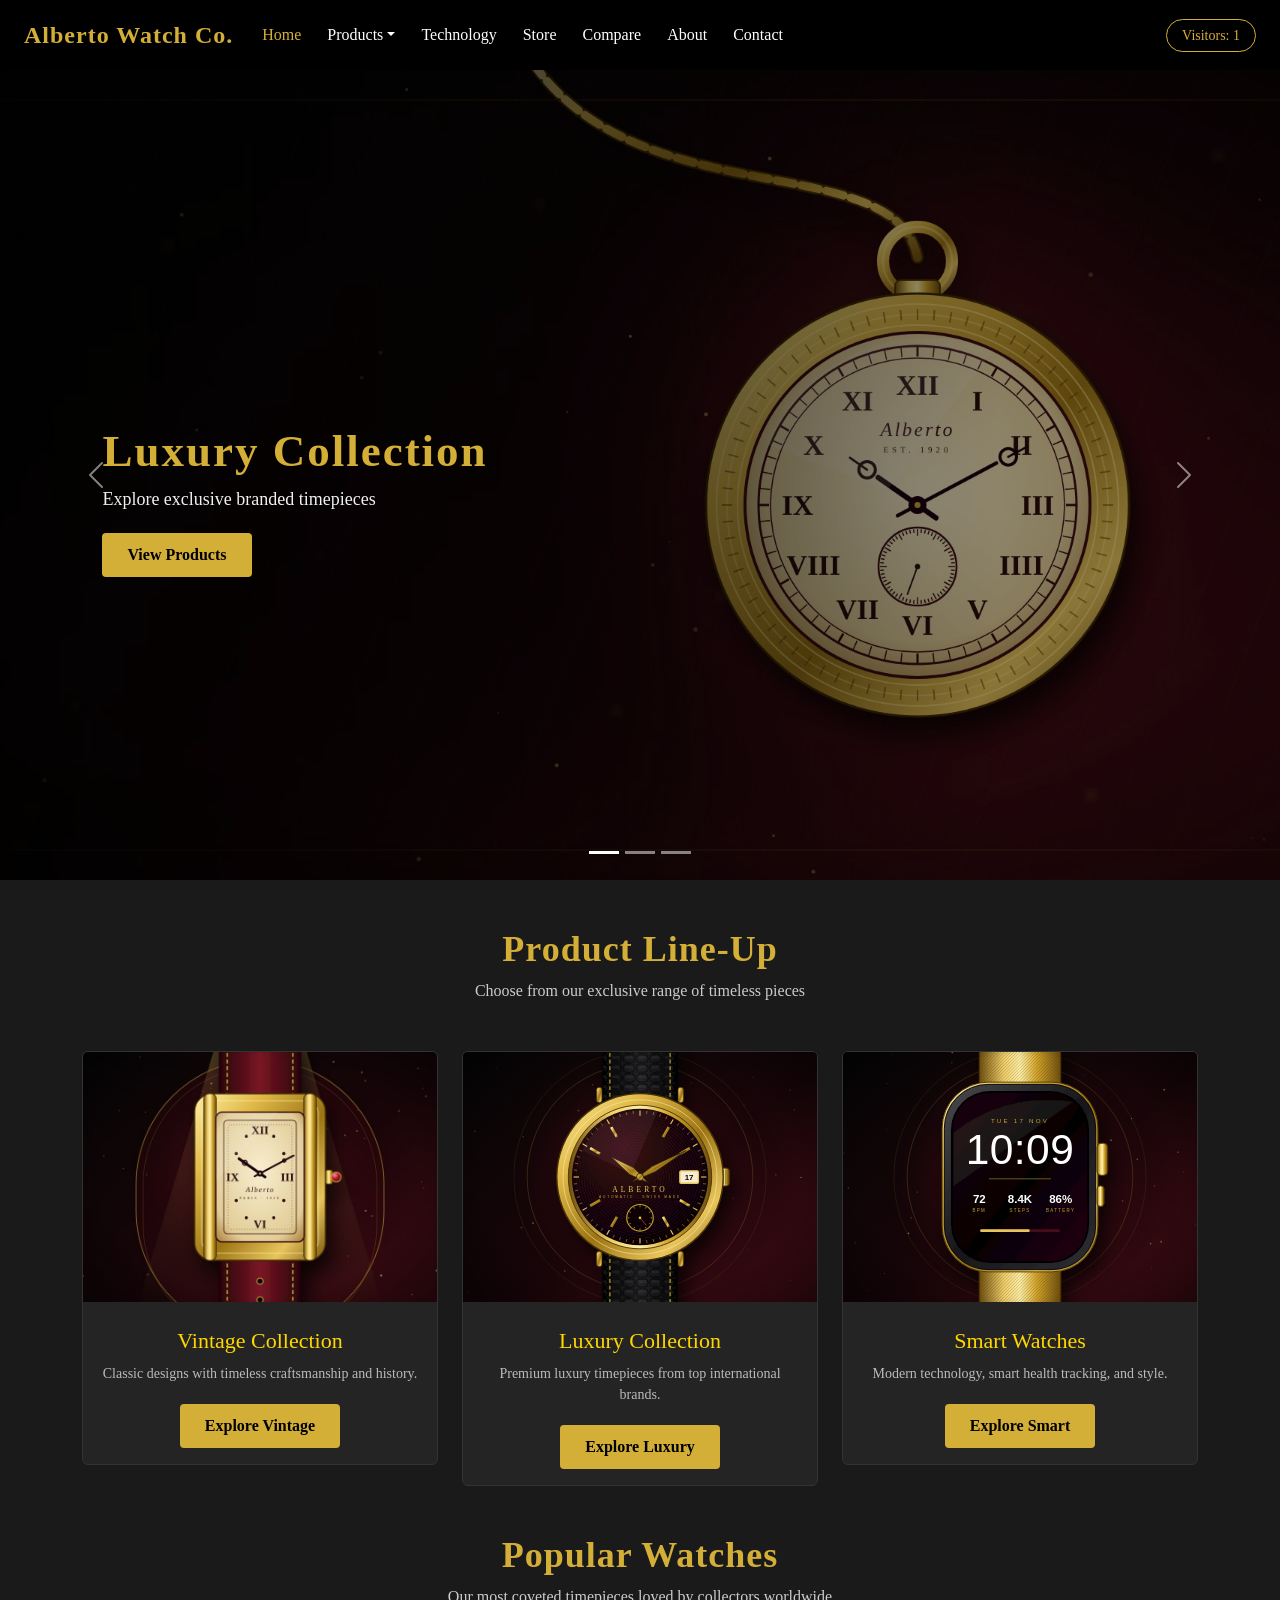
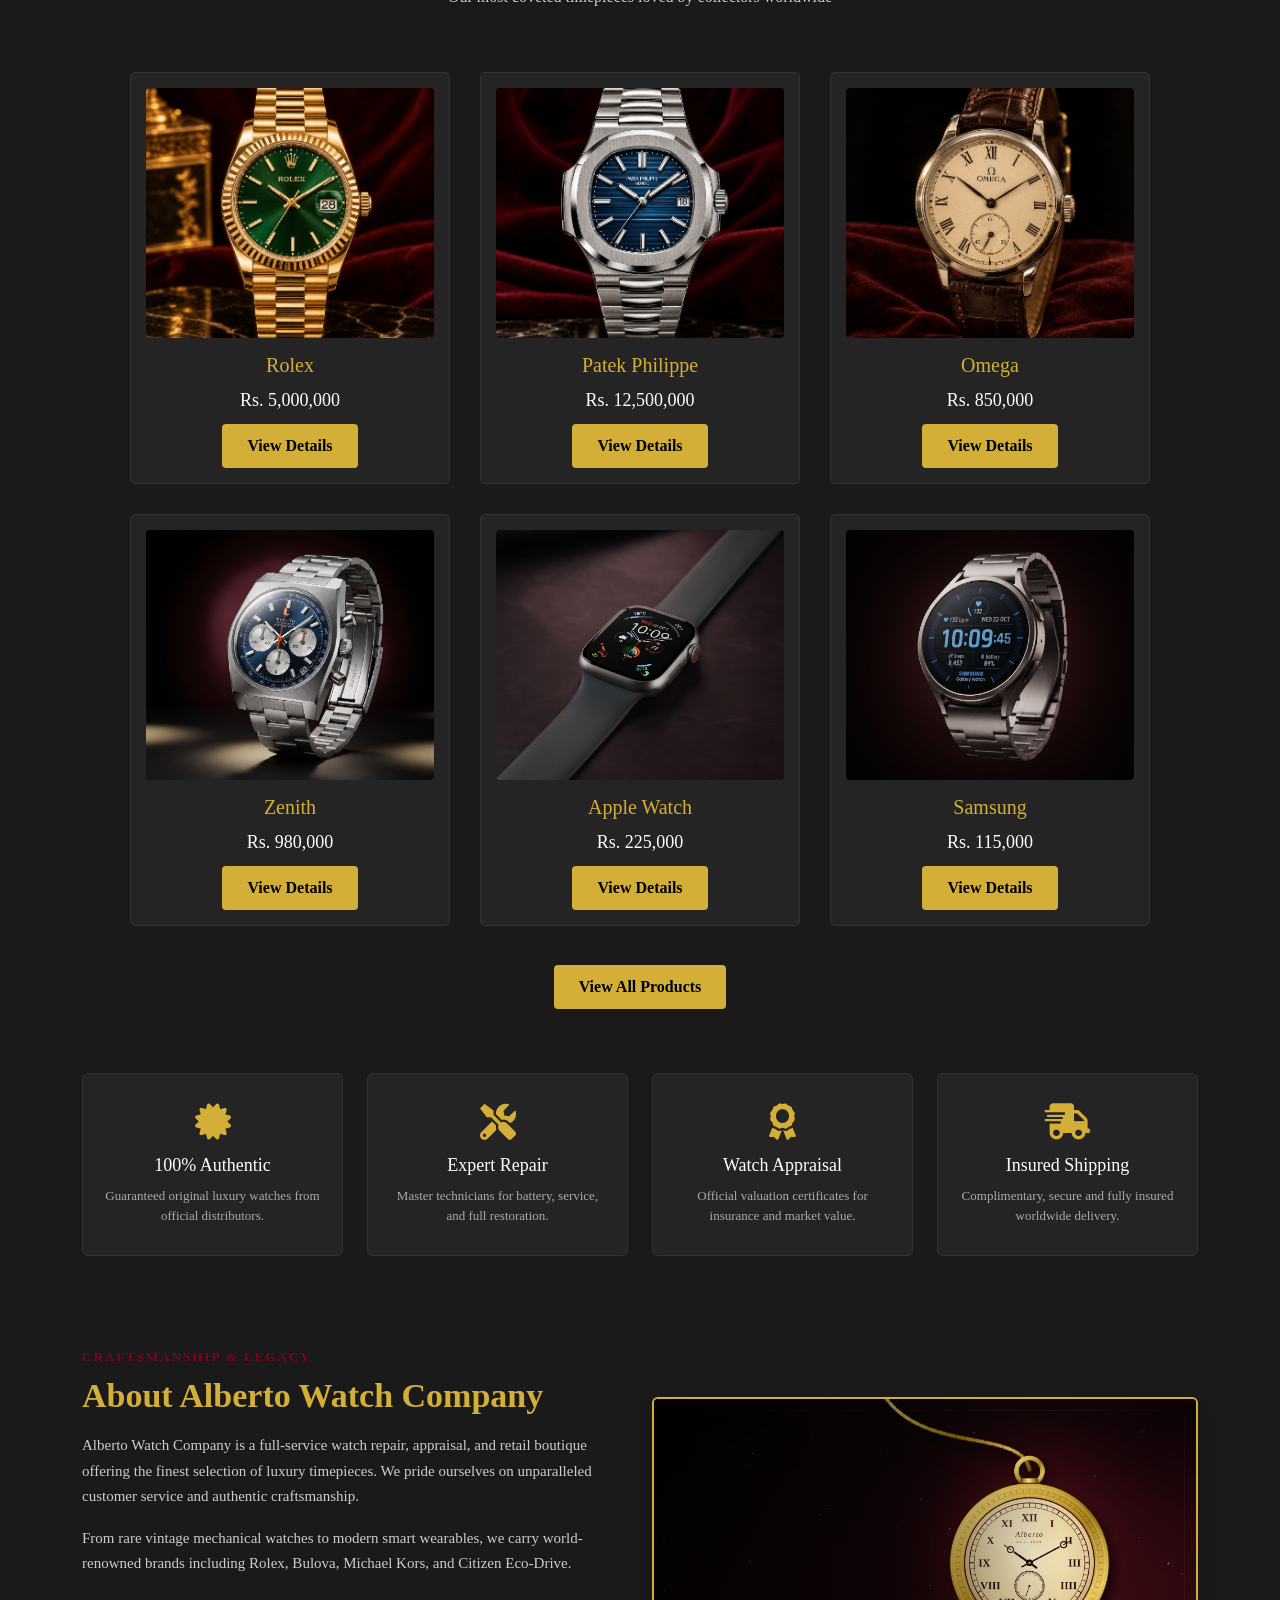
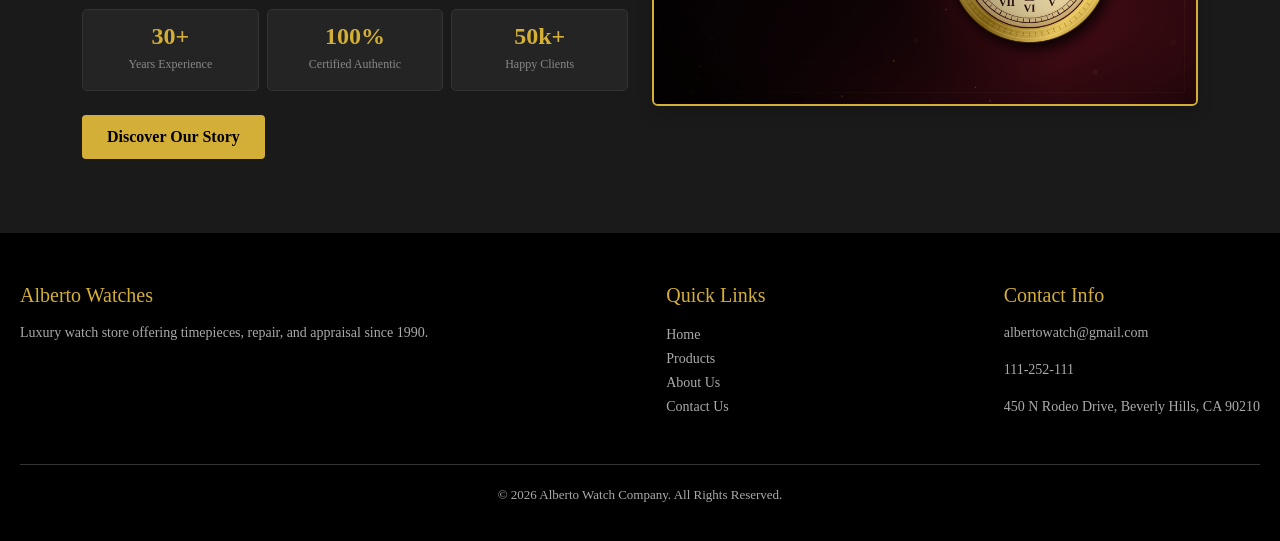
==== Source Code/Assets/index.html @ 7b08fc90 "Add Popular Watches section to homepage" ====
﻿<!DOCTYPE html>
<html lang="en">
<head>
<meta charset="UTF-8">
<meta name="viewport" content="width=device-width, initial-scale=1.0">
<meta http-equiv="X-UA-Compatible" content="ie=edge">
<meta name="Description" content="Alberto Watch Company - Luxury Timepieces"/>
<link rel="stylesheet" href="https://cdnjs.cloudflare.com/ajax/libs/twitter-bootstrap/5.1.0/css/bootstrap.min.css">
<link rel="stylesheet" href="https://cdnjs.cloudflare.com/ajax/libs/font-awesome/5.15.4/css/all.min.css">
<title>Alberto Watches</title>
<link rel="stylesheet" href="../style.css">
</head>
<body>
        <nav class="navbar navbar-expand-lg navbar-dark fixed-top">
        <div class="container-fluid">
            <a class="navbar-brand" href="index.html">Alberto Watch Co.</a>
            <button class="navbar-toggler" type="button" data-bs-toggle="collapse" data-bs-target="#navbarNav">
                <span class="navbar-toggler-icon"></span>
            </button>
            <div class="collapse navbar-collapse" id="navbarNav">
                <ul class="navbar-nav me-auto">
                    <li class="nav-item">
                        <a class="nav-link active" href="index.html">Home</a>
                    </li>
                    <li class="nav-item dropdown">
                        <a class="nav-link dropdown-toggle" href="#" data-bs-toggle="dropdown">Products</a>
                        <ul class="dropdown-menu">
                            <li><a class="dropdown-item" href="product.html?category=vintage">Vintage</a></li>
                            <li><a class="dropdown-item" href="product.html?category=luxury">Luxury</a></li>
                            <li><a class="dropdown-item" href="product.html?category=smart">Smart Watches</a></li>
                        </ul>
                    </li>
                    <li class="nav-item">
                        <a class="nav-link" href="technology.html">Technology</a>
                    </li>
                    <li class="nav-item">
                        <a class="nav-link" href="store.html">Store</a>
                    </li>
                    <li class="nav-item">
                        <a class="nav-link" href="compare.html">Compare</a>
                    </li>
                    <li class="nav-item">
                        <a class="nav-link" href="about.html">About</a>
                    </li>
                    <li class="nav-item">
                        <a class="nav-link" href="contact.html">Contact</a>
                    </li>
                </ul>
                <div class="visitor-count">
                    <span>Visitors: </span><span id="visitorCount">0</span>
                </div>
            </div>
        </div>
    </nav>
    <div id="mainCarousel" class="carousel slide">
        <div class="carousel-indicators">
            <button type="button" data-bs-target="#mainCarousel" data-bs-slide-to="0" class="active"></button>
            <button type="button" data-bs-target="#mainCarousel" data-bs-slide-to="1"></button>
            <button type="button" data-bs-target="#mainCarousel" data-bs-slide-to="2"></button>
        </div>
        
        <div class="carousel-inner">
            <div class="carousel-item active">
                <img src="Images/Image-01.jpg" class="d-block w-100" alt="Luxury Watches">
                <div class="carousel-caption">
                    <h2>Luxury Collection</h2>
                    <p>Explore exclusive branded timepieces</p>
                    <a href="product.html" class="btn btn-gold">View Products</a>
                </div>
            </div>

            <div class="carousel-item">
                <img src="Images/Image-02.jpg" class="d-block w-100" alt="Vintage Watches">
                <div class="carousel-caption">
                    <h2>Classic Vintage</h2>
                    <p>Timeless beauty crafted with perfection</p>
                    <a href="about.html" class="btn btn-gold">Explore Now</a>
                </div>
            </div>

            <div class="carousel-item">
                <img src="Images/Image-03.jpg" class="d-block w-100" alt="Smart Watches">
                <div class="carousel-caption">
                    <h2>Modern Smart Watches</h2>
                    <p>Innovative technology on your wrist</p>
                    <a href="technology.html" class="btn btn-gold">Discover More</a>
                </div>
            </div>
        </div>

        <button class="carousel-control-prev" type="button" data-bs-target="#mainCarousel" data-bs-slide="prev">
            <span class="carousel-control-prev-icon"></span>
        </button>
        <button class="carousel-control-next" type="button" data-bs-target="#mainCarousel" data-bs-slide="next">
            <span class="carousel-control-next-icon"></span>
        </button>
    </div>

    <div class="container my-5">
        <div class="text-center mb-5">
            <h2 class="section-title">Product Line-Up</h2>
            <p class="section-subtitle">Choose from our exclusive range of timeless pieces</p>
        </div>

        <div class="row g-4">
            <div class="col-md-4">
                <div class="card product-card">
                    <img src="Images/Image-04.jpg" class="card-img-top" alt="Vintage Watches">
                    <div class="card-body text-center">
                        <h4 class="card-title">Vintage Collection</h4>
                        <p class="card-text">Classic designs with timeless craftsmanship and history.</p>
                        <a href="product.html?category=vintage" class="btn btn-gold">Explore Vintage</a>
                    </div>
                </div>
            </div>

            <div class="col-md-4">
                <div class="card product-card">
                    <img src="Images/Image-05.svg" class="card-img-top" alt="Luxury Watches">
                    <div class="card-body text-center">
                        <h4 class="card-title">Luxury Collection</h4>
                        <p class="card-text">Premium luxury timepieces from top international brands.</p>
                        <a href="product.html?category=luxury" class="btn btn-gold">Explore Luxury</a>
                    </div>
                </div>
            </div>

            <div class="col-md-4">
                <div class="card product-card">
                    <img src="Images/Image-06.svg" class="card-img-top" alt="Smart Watches">
                    <div class="card-body text-center">
                        <h4 class="card-title">Smart Watches</h4>
                        <p class="card-text">Modern technology, smart health tracking, and style.</p>
                        <a href="product.html?category=smart" class="btn btn-gold">Explore Smart</a>
                    </div>
                </div>
            </div>
        </div>
    </div>

    <div class="container my-5">
        <div class="text-center mb-5">
            <h2 class="section-title">Popular Watches</h2>
            <p class="section-subtitle">Our most coveted timepieces loved by collectors worldwide</p>
        </div>

        <div class="grid">
            <div class="box">
                <img src="Images/Luxury/Image_P01.png" alt="Rolex">
                <h3>Rolex</h3>
                <p class="price">Rs. 5,000,000</p>
                <a href="product.html?category=luxury" class="btn btn-gold">View Details</a>
            </div>

            <div class="box">
                <img src="Images/Luxury/Image_P02.png" alt="Patek Philippe">
                <h3>Patek Philippe</h3>
                <p class="price">Rs. 12,500,000</p>
                <a href="product.html?category=luxury" class="btn btn-gold">View Details</a>
            </div>

            <div class="box">
                <img src="Images/Vintage/Image-P-05.png" alt="Omega">
                <h3>Omega</h3>
                <p class="price">Rs. 850,000</p>
                <a href="product.html?category=vintage" class="btn btn-gold">View Details</a>
            </div>

            <div class="box">
                <img src="Images/Vintage/Image-P-09.jfif" alt="Zenith">
                <h3>Zenith</h3>
                <p class="price">Rs. 980,000</p>
                <a href="product.html?category=vintage" class="btn btn-gold">View Details</a>
            </div>

            <div class="box">
                <img src="Images/Smart/Image_p_01.jfif" alt="Apple Watch">
                <h3>Apple Watch</h3>
                <p class="price">Rs. 225,000</p>
                <a href="product.html?category=smart" class="btn btn-gold">View Details</a>
            </div>

            <div class="box">
                <img src="Images/Smart/Image_p_03.jfif" alt="Samsung">
                <h3>Samsung</h3>
                <p class="price">Rs. 115,000</p>
                <a href="product.html?category=smart" class="btn btn-gold">View Details</a>
            </div>
        </div>

        <div class="text-center mt-4">
            <a href="product.html" class="btn btn-gold">View All Products</a>
        </div>
    </div>

    <div class="container my-5 py-3">
        <div class="row g-4 text-center">
            <div class="col-md-3 col-sm-6">
                <div class="service-box">
                    <i class="fas fa-certificate service-icon"></i>
                    <h5 class="service-title">100% Authentic</h5>
                    <p class="service-text">Guaranteed original luxury watches from official distributors.</p>
                </div>
            </div>
            <div class="col-md-3 col-sm-6">
                <div class="service-box">
                    <i class="fas fa-tools service-icon"></i>
                    <h5 class="service-title">Expert Repair</h5>
                    <p class="service-text">Master technicians for battery, service, and full restoration.</p>
                </div>
            </div>
            <div class="col-md-3 col-sm-6">
                <div class="service-box">
                    <i class="fas fa-award service-icon"></i>
                    <h5 class="service-title">Watch Appraisal</h5>
                    <p class="service-text">Official valuation certificates for insurance and market value.</p>
                </div>
            </div>
            <div class="col-md-3 col-sm-6">
                <div class="service-box">
                    <i class="fas fa-shipping-fast service-icon"></i>
                    <h5 class="service-title">Insured Shipping</h5>
                    <p class="service-text">Complimentary, secure and fully insured worldwide delivery.</p>
                </div>
            </div>
        </div>
    </div>
        <div class="container my-5 py-4">
        <div class="row align-items-center">
            <div class="col-md-6 mb-4 mb-md-0">
                <span class="about-tag">CRAFTSMANSHIP & LEGACY</span>
                <h2 class="about-heading mt-2">About Alberto Watch Company</h2>
                <p class="about-desc mt-3">
                    Alberto Watch Company is a full-service watch repair, appraisal, and retail boutique offering the finest selection of luxury timepieces. We pride ourselves on unparalleled customer service and authentic craftsmanship.
                </p>
                <p class="about-desc">
                    From rare vintage mechanical watches to modern smart wearables, we carry world-renowned brands including Rolex, Bulova, Michael Kors, and Citizen Eco-Drive.
                </p>
                <div class="row text-center my-4 g-2">
                    <div class="col-4">
                        <div class="stat-box">
                            <h3>30+</h3>
                            <p>Years Experience</p>
                        </div>
                    </div>
                    <div class="col-4">
                        <div class="stat-box">
                            <h3>100%</h3>
                            <p>Certified Authentic</p>
                        </div>
                    </div>
                    <div class="col-4">
                        <div class="stat-box">
                            <h3>50k+</h3>
                            <p>Happy Clients</p>
                        </div>
                    </div>
                </div>
                <a href="about.html" class="btn btn-gold">Discover Our Story</a>
            </div>
            <div class="col-md-6 text-center">
                <div class="about-img-box">
                    <img src="Images/Image-01.jpg" class="img-fluid rounded shadow" alt="Alberto Watch Craftsmanship">
                </div>
            </div>
        </div>
    </div>
    <footer class="foot">
        <div class="fwrap">
            <div class="fbox">
                <h5>Alberto Watches</h5>
                <p>Luxury watch store offering timepieces, repair, and appraisal since 1990.</p>
            </div>
            <div class="fbox">
                <h5>Quick Links</h5>
                <ul>
                    <li><a href="index.html">Home</a></li>
                    <li><a href="product.html">Products</a></li>
                    <li><a href="about.html">About Us</a></li>
                    <li><a href="contact.html">Contact Us</a></li>
                </ul>
            </div>
            <div class="fbox">
                <h5>Contact Info</h5>
                <p>albertowatch@gmail.com</p>
                <p>111-252-111</p>
                <p>450 N Rodeo Drive, Beverly Hills, CA 90210</p>
            </div>
        </div>
        <p class="fcopy">&copy; 2026 Alberto Watch Company. All Rights Reserved.</p>
    </footer>
<script src="../script.js"></script>
<script src="https://cdnjs.cloudflare.com/ajax/libs/popper.js/2.9.2/umd/popper.min.js"></script>
<script src="https://cdnjs.cloudflare.com/ajax/libs/twitter-bootstrap/5.1.0/js/bootstrap.min.js"></script>
</body>
</html>
---- Source Code/style.css ----
* {
    margin: 0;
    padding: 0;
    box-sizing: border-box;
}

body {
    background-color: #1a1a1a;
    color: #ffffff;
    font-family: Georgia, serif;
    padding-top: 70px;
}

.navbar {
    background-color: #000000;
    padding: 12px;
}

.navbar .navbar-brand {
    color: #D4AF37;
    font-size: 24px;
    font-weight: bold;
    letter-spacing: 1px;
}

.navbar .nav-link {
    color: #ffffff;
    margin: 0 5px;
    transition: color 0.3s;
}

.navbar .nav-link:hover {
    color: #F0D060;
}

.navbar .nav-link.active {
    color: #D4AF37;
}

.navbar .dropdown-menu {
    background-color: #000000;
    border: 1px solid #D4AF37;
}

.navbar .dropdown-item {
    color: #ffffff;
}

.navbar .dropdown-item:hover {
    background-color: #800020;
    color: #ffffff;
}

.visitor-count {
    color: #D4AF37;
    font-size: 14px;
    border: 1px solid #D4AF37;
    padding: 5px 15px;
    border-radius: 20px;
}

.carousel-item {
    height: 90vh;
}

.carousel-item img {
    height: 100%;
    object-fit: cover;
    filter: brightness(0.6);
}

.carousel-caption {
    bottom: 35%;
    left: 8%;
    right: auto;
    text-align: left;
    max-width: 450px;
}

.carousel-caption h2 {
    color: #D4AF37;
    font-size: 45px;
    font-weight: bold;
    letter-spacing: 2px;
}

.carousel-caption p {
    font-size: 18px;
    color: #f1f1f1;
    margin-bottom: 20px;
}

.btn-gold {
    background-color: #D4AF37;
    color: #000000;
    font-weight: bold;
    padding: 10px 25px;
    border-radius: 4px;
    border: none;
    transition: 0.3s;
}

.btn-gold:hover {
    background-color: #800020;
    color: #ffffff;
}

.section-title {
    color: #D4AF37;
    font-size: 36px;
    font-weight: bold;
    letter-spacing: 1px;
}

.section-subtitle {
    color: #cccccc;
    font-size: 16px;
}

.product-card {
    background-color: #242424;
    border: 1px solid #333333;
    transition: 0.3s;
}

.product-card:hover {
    transform: translateY(-5px);
    border-color: #D4AF37;
}

.product-card .card-img-top {
    height: 250px;
    object-fit: cover;
    background-color: #1a1a1a;
}

.product-card .card-title {
    color: Gold;
    font-size: 22px;
    margin-top: 10px;
}

.product-card .card-text {
    color: #bbbbbb;
    font-size: 14px;
    margin-bottom: 20px;
}

.foot {
    background: #000000;
    color: #ffffff;
    padding: 50px 20px 20px 20px;
    margin-top: 50px;
}

.fwrap {
    display: flex;
    justify-content: space-between;
    gap: 30px;
}

.fbox h5 {
    color: #D4AF37;
    margin-bottom: 15px;
}

.fbox p {
    color: #aaaaaa;
    font-size: 14px;
}

.fbox ul {
    list-style: none;
    padding: 0;
}

.fbox ul li a {
    color: #aaaaaa;
    text-decoration: none;
    font-size: 14px;
}

.fbox ul li a:hover {
    color: #D4AF37;
}

.fcopy {
    text-align: center;
    color: #aaaaaa;
    font-size: 13px;
    margin-top: 30px;
    padding-top: 20px;
    border-top: 1px solid #333333;
}

.ticker-bar {
    position: fixed;
    bottom: 0;
    left: 0;
    width: 100%;
    background-color: #000000;
    border-top: 1px solid #D4AF37;
    color: #D4AF37;
    font-size: 13px;
    padding: 6px 0;
    overflow: hidden;
    white-space: nowrap;
    z-index: 1000;
}

.ticker-text {
    display: inline-block;
    padding-left: 100%;
    animation: scrollTicker 25s linear infinite;
}

@keyframes scrollTicker {
    0% {
        transform: translateX(0);
    }
    100% {
        transform: translateX(-100%);
    }
}

.service-box {
    background-color: #242424;
    border: 1px solid #333333;
    padding: 30px 20px;
    border-radius: 6px;
    transition: 0.3s;
}

.service-box:hover {
    border-color: #D4AF37;
    transform: translateY(-5px);
}

.service-icon {
    font-size: 36px;
    color: #D4AF37;
    margin-bottom: 15px;
}

.service-title {
    color: #ffffff;
    font-size: 18px;
    margin-bottom: 10px;
}

.service-text {
    color: #aaaaaa;
    font-size: 13px;
    margin: 0;
}

.filter-btn {
    background-color: #242424;
    color: #ffffff;
    border: 1px solid #444444;
    padding: 8px 22px;
    margin: 4px;
    border-radius: 4px;
    cursor: pointer;
    transition: 0.3s;
}

.filter-btn:hover {
    background-color: #D4AF37;
    color: #000000;
    border-color: #D4AF37;
}

.active-filter {
    background-color: #D4AF37;
    color: #000000;
    border-color: #D4AF37;
}

.watch-brand {
    color: #800020;
    font-size: 13px;
    font-weight: bold;
    letter-spacing: 1px;
    text-transform: uppercase;
}

.watch-price {
    color: #D4AF37;
    font-size: 20px;
    font-weight: bold;
}

.modal-overlay {
    display: none;
    position: fixed;
    top: 0;
    left: 0;
    width: 100%;
    height: 100%;
    background-color: rgba(0, 0, 0, 0.85);
    z-index: 9999;
    justify-content: center;
    align-items: center;
}

.modal-overlay.show {
    display: flex;
}

.modal-box {
    background-color: #1a1a1a;
    border: 1px solid #D4AF37;
    border-radius: 8px;
    padding: 30px;
    max-width: 750px;
    width: 90%;
    position: relative;
}

.modal-close {
    position: absolute;
    top: 12px;
    right: 15px;
    background: none;
    border: none;
    color: #D4AF37;
    font-size: 20px;
    cursor: pointer;
}

.about-tag {
    color: #800020;
    font-size: 13px;
    font-weight: bold;
    letter-spacing: 2px;
}

.about-heading {
    color: #D4AF37;
    font-size: 34px;
    font-weight: bold;
}

.about-desc {
    color: #cccccc;
    font-size: 15px;
    line-height: 1.7;
}

.stat-box {
    background-color: #242424;
    border: 1px solid #333333;
    padding: 12px 5px;
    border-radius: 5px;
}

.stat-box h3 {
    color: #D4AF37;
    font-size: 24px;
    font-weight: bold;
    margin: 0;
}

.stat-box p {
    color: #888888;
    font-size: 12px;
    margin: 5px;
}

.about-img-box img {
    border: 2px solid #D4AF37;
    max-height: 420px;
    width: 100%;
    object-fit: cover;
}

.head {
    text-align: center;
    padding-top: 100px;
    padding-bottom: 20px;
}

.head h1 {
    color: #D4AF37;
    font-size: 38px;
}

.head p {
    color: #cccccc;
    font-size: 16px;
}

.tabs {
    text-align: center;
    margin-bottom: 30px;
}

.tabs button {
    background-color: #242424;
    color: #ffffff;
    border: 1px solid #444444;
    padding: 8px 18px;
    margin: 5px;
    border-radius: 4px;
    cursor: pointer;
}

.tabs button:hover,
.tabs button.active {
    background-color: #D4AF37;
    color: #000000;
}

.grid {
    display: flex;
    flex-wrap: wrap;
    justify-content: center;
    max-width: 1100px;
    margin: 0 auto;
}

.box {
    background-color: #242424;
    border: 1px solid #333333;
    width: 320px;
    margin: 15px;
    padding: 15px;
    text-align: center;
    border-radius: 5px;
    transition: 0.3s;
}

.box:hover {
    transform: translateY(-5px);
    border-color: #D4AF37;
}

.box img {
    width: 100%;
    height: 250px;
    object-fit: cover;
    border-radius: 4px;
}

.box h3 {
    color: #D4AF37;
    margin-top: 15px;
    font-size: 20px;
}

.box .price {
    color: #ffffff;
    font-size: 18px;
    margin: 10px 0;
}

.box button {
    background-color: #800020;
    color: #ffffff;
    border: none;
    padding: 8px 20px;
    border-radius: 4px;
    cursor: pointer;
}

.box button:hover {
    background-color: #D4AF37;
    color: #000000;
}
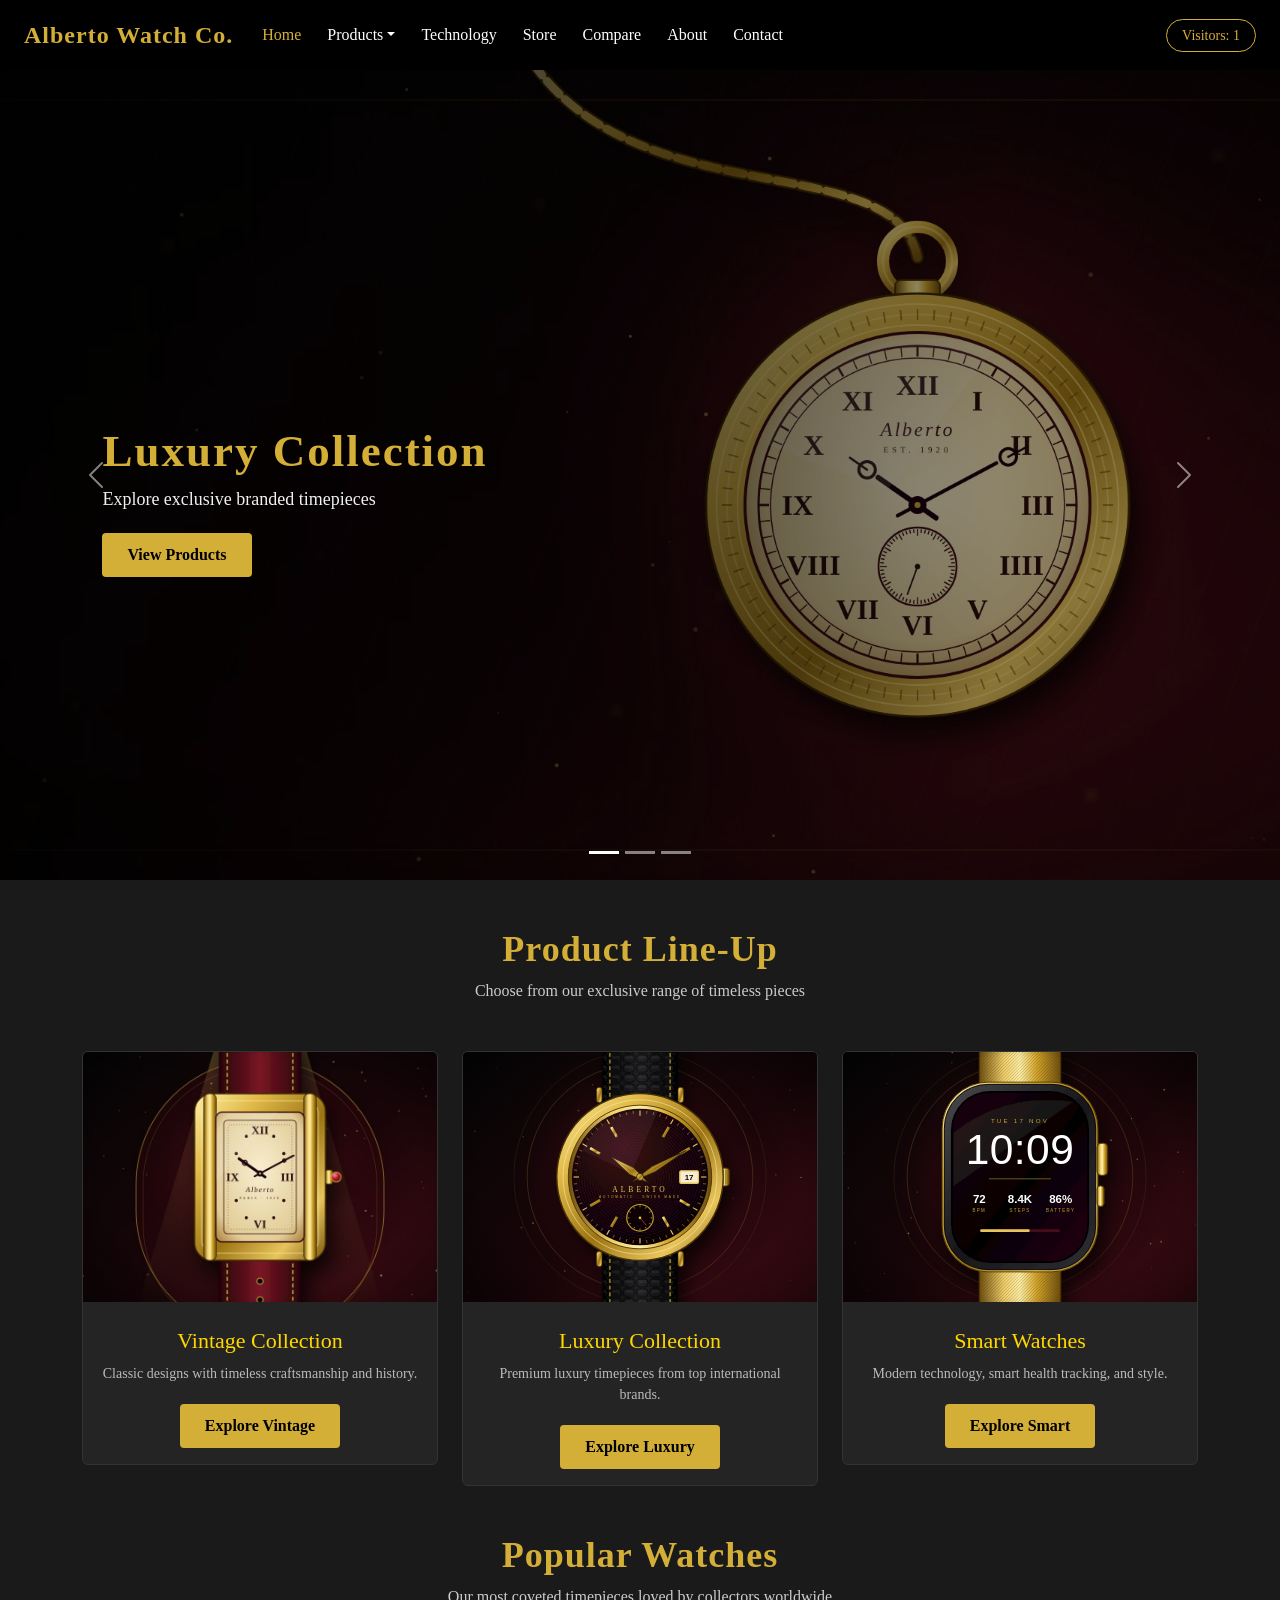
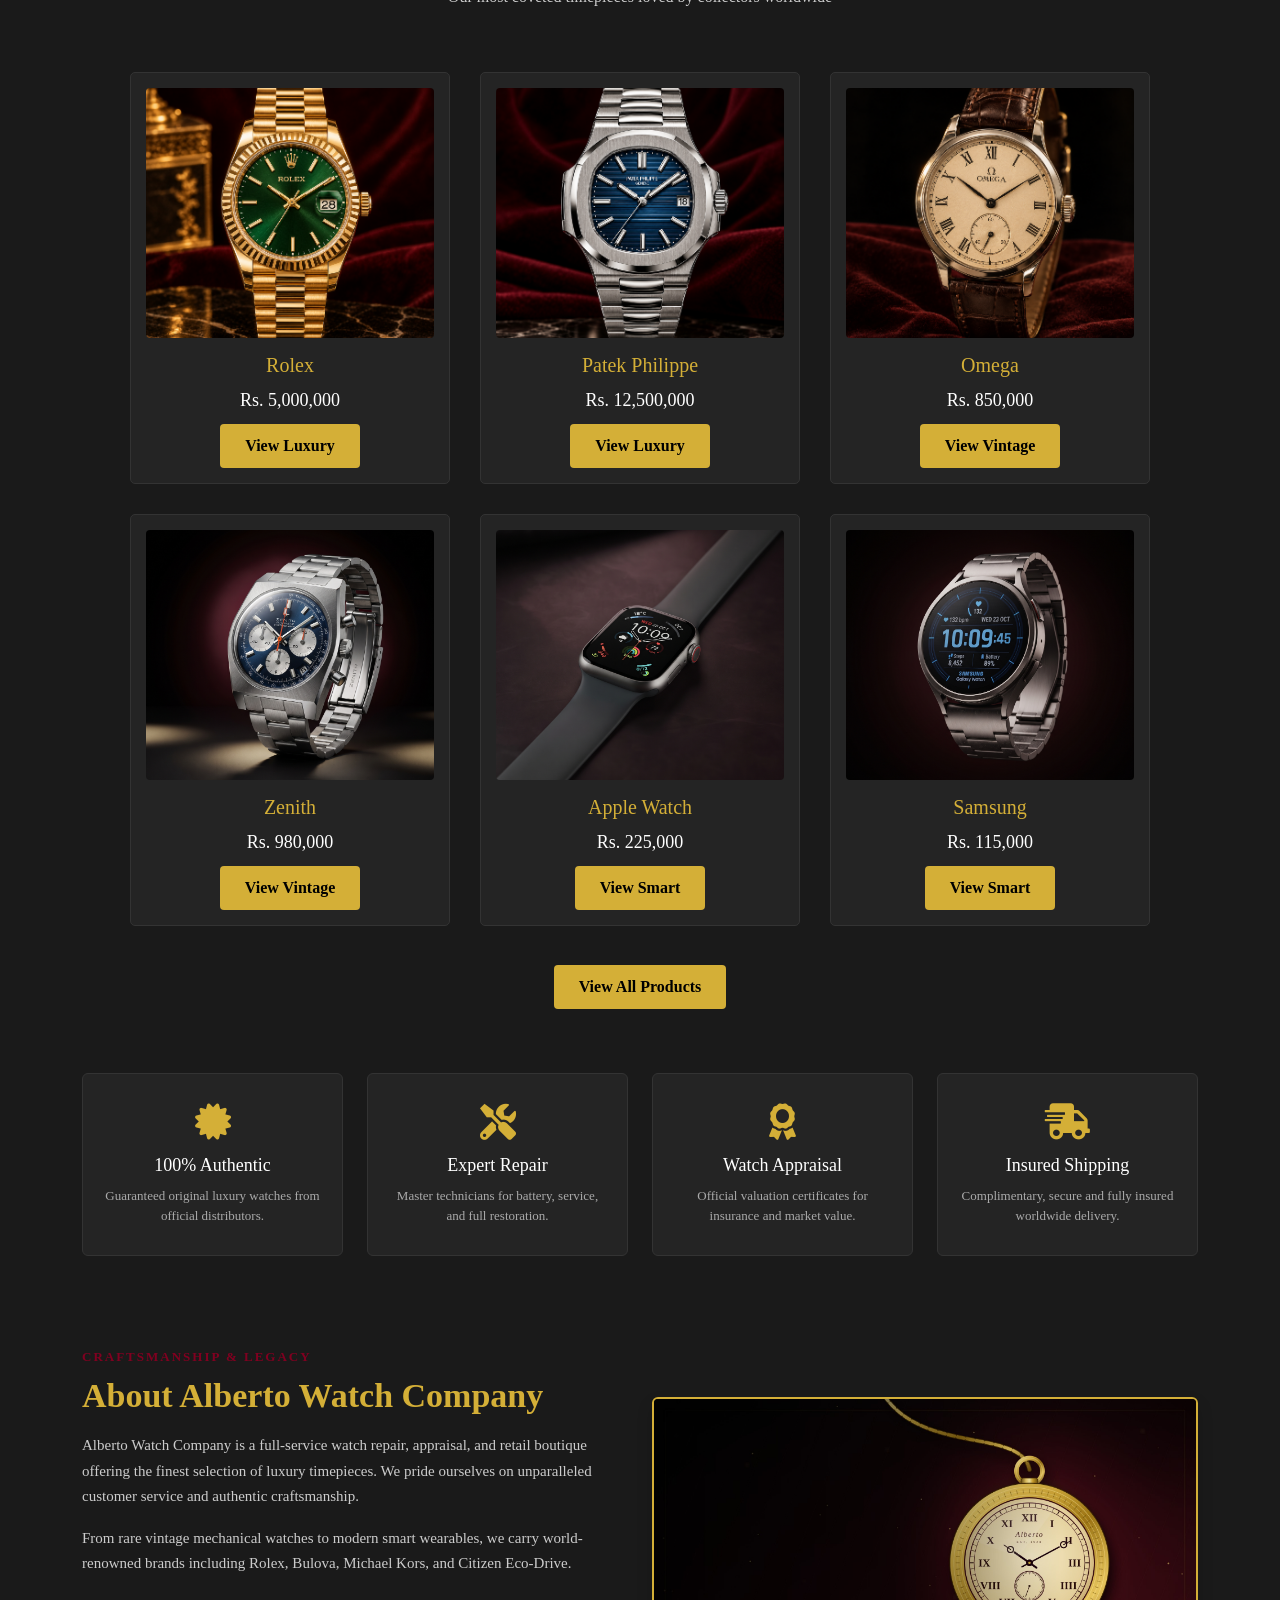
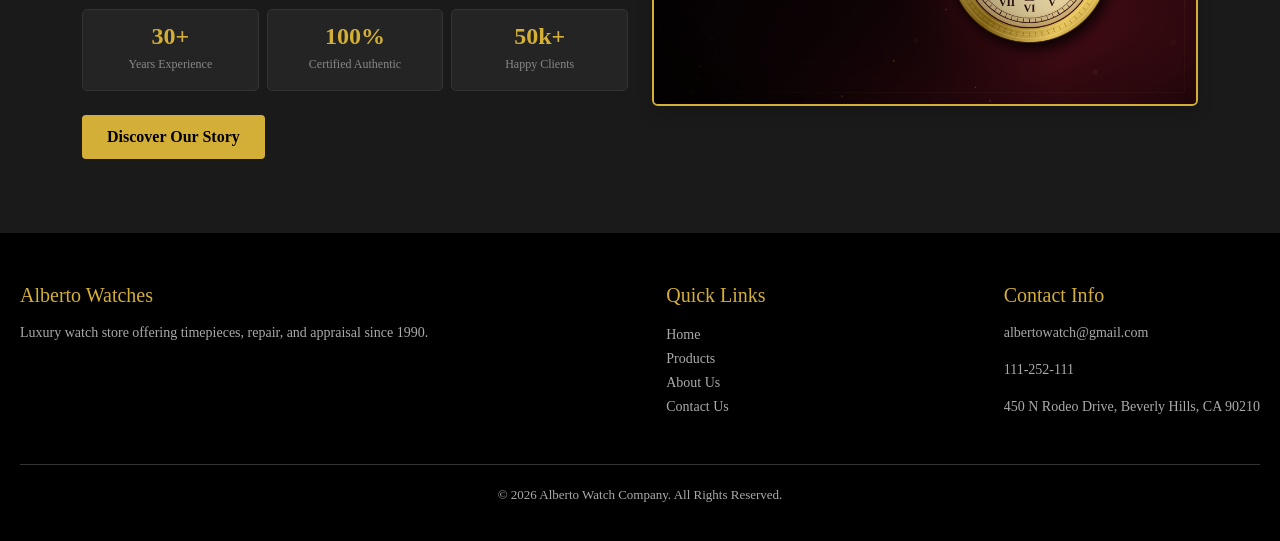
==== commit fa617f16: "Update button text to View Luxury, View Vintage, View Smart" ====
--- a/Source Code/Assets/index.html
+++ b/Source Code/Assets/index.html
@@ -149,42 +149,42 @@
                 <img src="Images/Luxury/Image_P01.png" alt="Rolex">
                 <h3>Rolex</h3>
                 <p class="price">Rs. 5,000,000</p>
-                <a href="product.html?category=luxury" class="btn btn-gold">View Details</a>
+                <a href="product.html?category=luxury" class="btn btn-gold">View Luxury</a>
             </div>
 
             <div class="box">
                 <img src="Images/Luxury/Image_P02.png" alt="Patek Philippe">
                 <h3>Patek Philippe</h3>
                 <p class="price">Rs. 12,500,000</p>
-                <a href="product.html?category=luxury" class="btn btn-gold">View Details</a>
+                <a href="product.html?category=luxury" class="btn btn-gold">View Luxury</a>
             </div>
 
             <div class="box">
                 <img src="Images/Vintage/Image-P-05.png" alt="Omega">
                 <h3>Omega</h3>
                 <p class="price">Rs. 850,000</p>
-                <a href="product.html?category=vintage" class="btn btn-gold">View Details</a>
+                <a href="product.html?category=vintage" class="btn btn-gold">View Vintage</a>
             </div>
 
             <div class="box">
                 <img src="Images/Vintage/Image-P-09.jfif" alt="Zenith">
                 <h3>Zenith</h3>
                 <p class="price">Rs. 980,000</p>
-                <a href="product.html?category=vintage" class="btn btn-gold">View Details</a>
+                <a href="product.html?category=vintage" class="btn btn-gold">View Vintage</a>
             </div>
 
             <div class="box">
                 <img src="Images/Smart/Image_p_01.jfif" alt="Apple Watch">
                 <h3>Apple Watch</h3>
                 <p class="price">Rs. 225,000</p>
-                <a href="product.html?category=smart" class="btn btn-gold">View Details</a>
+                <a href="product.html?category=smart" class="btn btn-gold">View Smart</a>
             </div>
 
             <div class="box">
                 <img src="Images/Smart/Image_p_03.jfif" alt="Samsung">
                 <h3>Samsung</h3>
                 <p class="price">Rs. 115,000</p>
-                <a href="product.html?category=smart" class="btn btn-gold">View Details</a>
+                <a href="product.html?category=smart" class="btn btn-gold">View Smart</a>
             </div>
         </div>
 
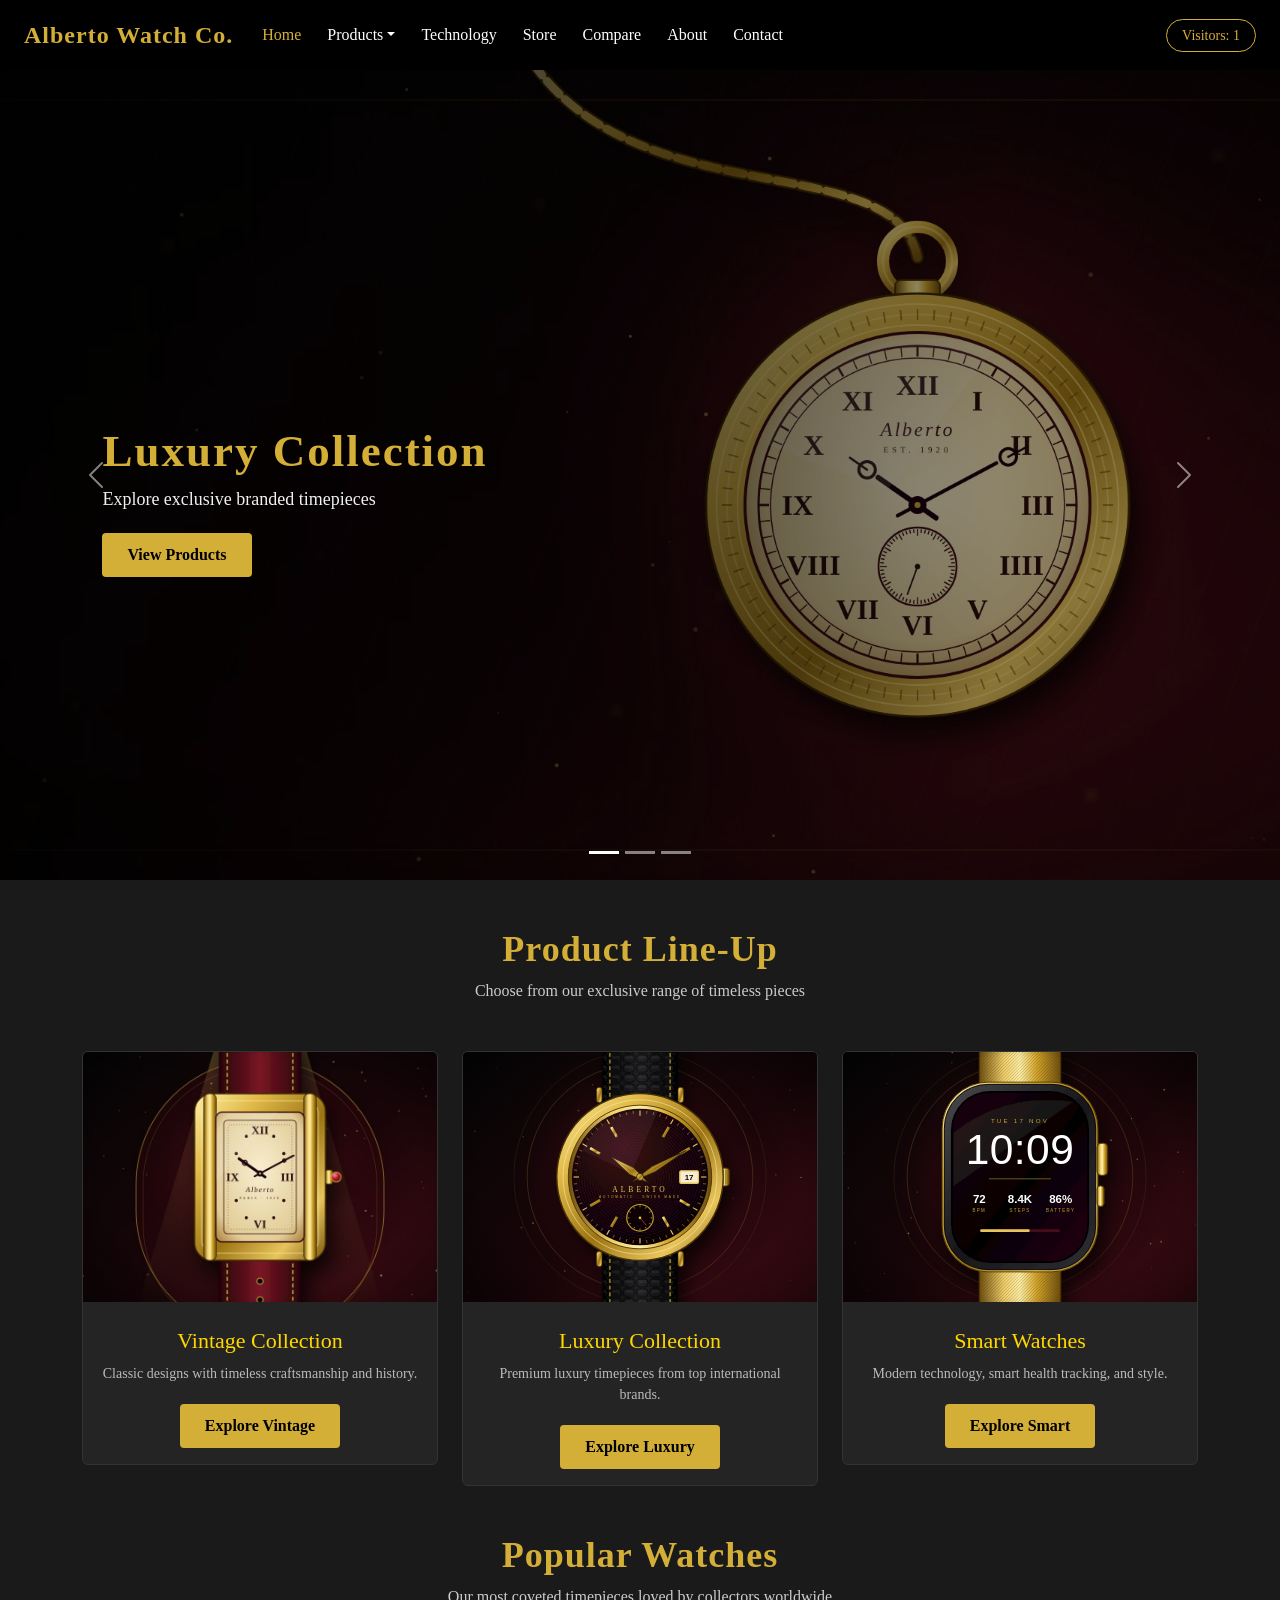
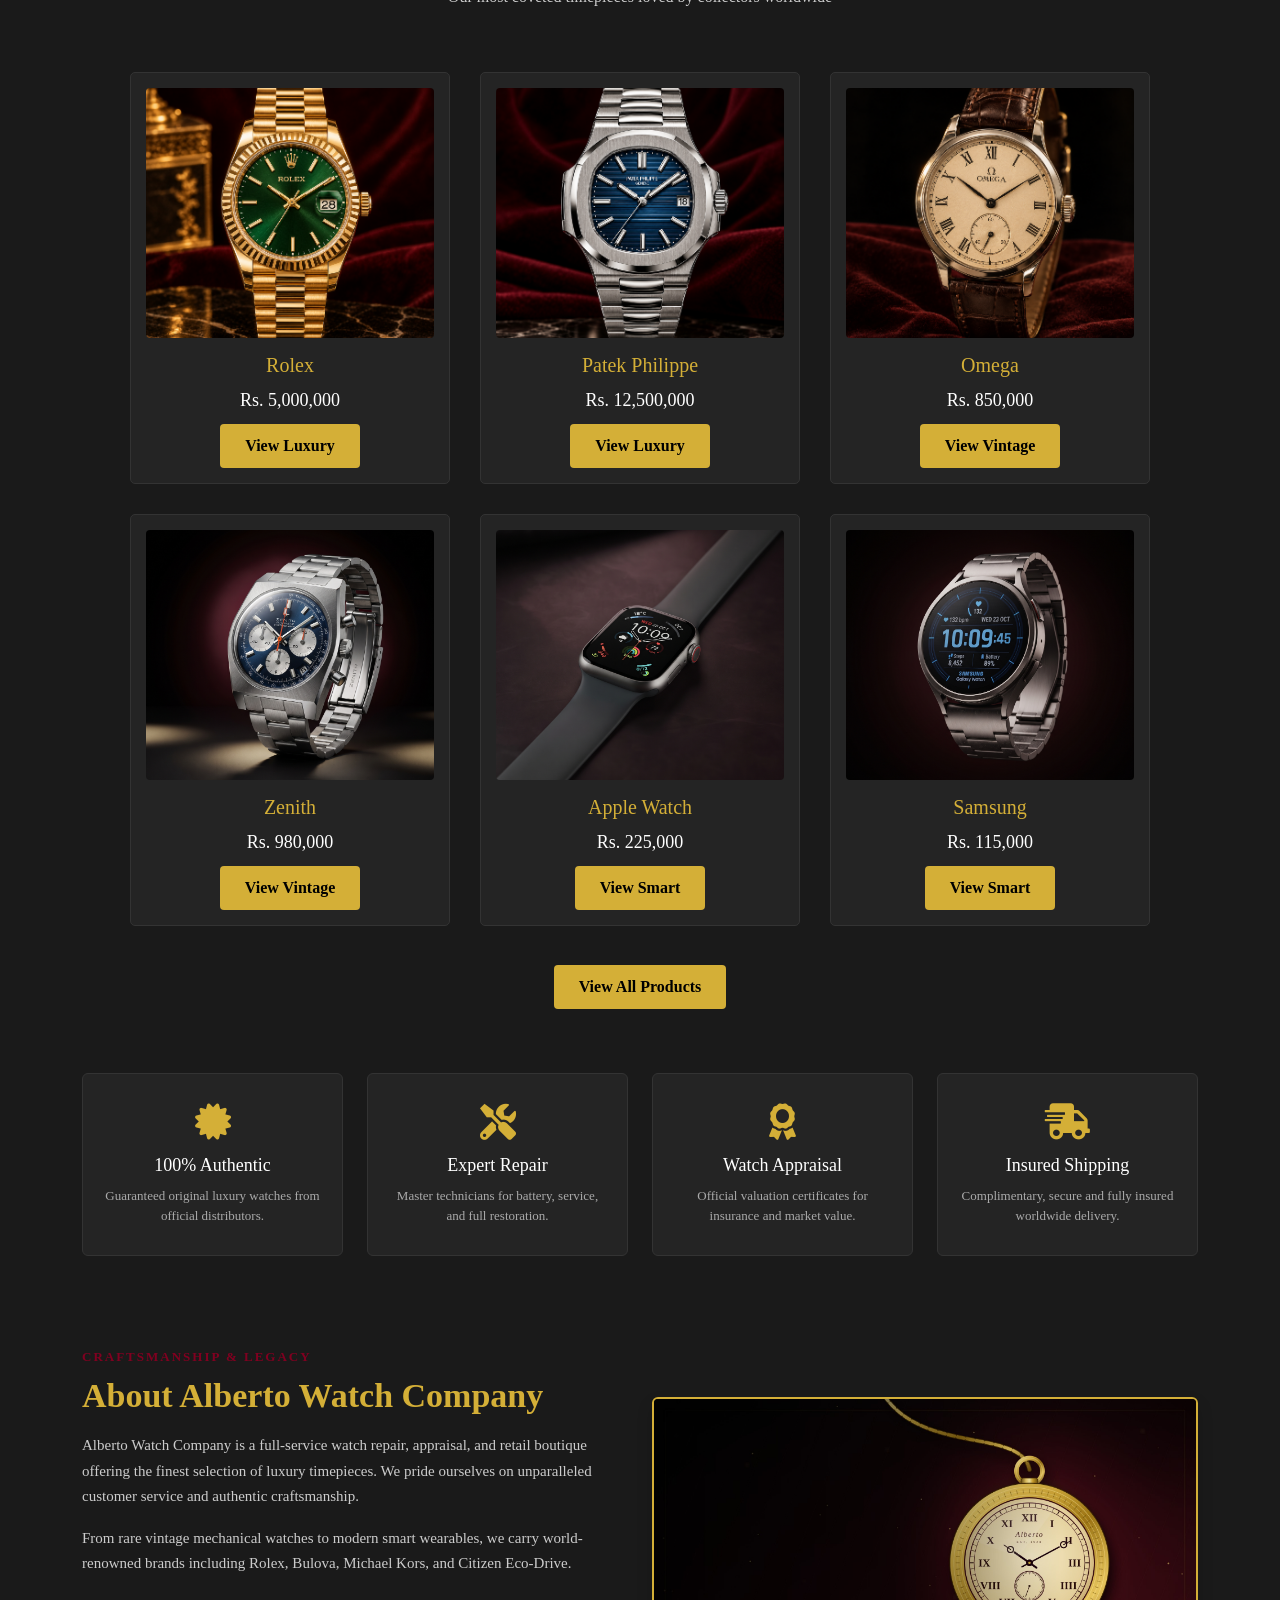
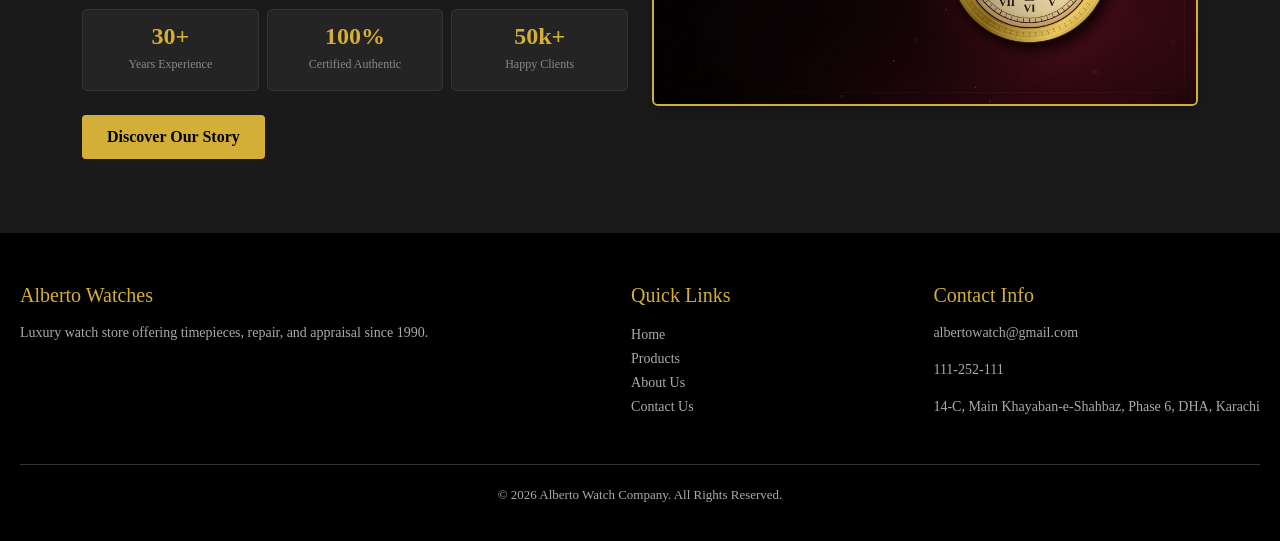
==== commit e17843a4: "Update location to DHA Phase 6 Karachi and fix Google Maps embed" ====
--- a/Source Code/Assets/index.html
+++ b/Source Code/Assets/index.html
@@ -284,7 +284,7 @@
                 <h5>Contact Info</h5>
                 <p>albertowatch@gmail.com</p>
                 <p>111-252-111</p>
-                <p>450 N Rodeo Drive, Beverly Hills, CA 90210</p>
+                <p>14-C, Main Khayaban-e-Shahbaz, Phase 6, DHA, Karachi</p>
             </div>
         </div>
         <p class="fcopy">&copy; 2026 Alberto Watch Company. All Rights Reserved.</p>
--- a/Source Code/style.css
+++ b/Source Code/style.css
@@ -329,6 +329,56 @@
     cursor: pointer;
 }
 
+.modal-body {
+    display: flex;
+    gap: 25px;
+    align-items: center;
+}
+
+.modal-img {
+    width: 250px;
+    height: 250px;
+    object-fit: cover;
+    border-radius: 6px;
+    border: 1px solid #333333;
+}
+
+.modal-info {
+    text-align: left;
+}
+
+.modal-info h3 {
+    color: #D4AF37;
+    font-size: 24px;
+    margin-bottom: 5px;
+}
+
+.modal-info .mprice {
+    color: #ffffff;
+    font-size: 20px;
+    margin-bottom: 15px;
+}
+
+.modal-info p {
+    color: #cccccc;
+    font-size: 14px;
+    margin-bottom: 8px;
+}
+
+.modal-info strong {
+    color: #D4AF37;
+}
+
+@media (max-width: 600px) {
+    .modal-body {
+        flex-direction: column;
+        text-align: center;
+    }
+    .modal-info {
+        text-align: center;
+    }
+}
+
 .about-tag {
     color: #800020;
     font-size: 13px;
@@ -467,4 +517,67 @@
 .box button:hover {
     background-color: #D4AF37;
     color: #000000;
+}
+
+.cbox {
+    background-color: #242424;
+    border: 1px solid #333333;
+    padding: 30px;
+    border-radius: 6px;
+}
+
+.cbox h3 {
+    color: #D4AF37;
+    margin-bottom: 20px;
+    font-size: 22px;
+}
+
+.cbox label {
+    color: #cccccc;
+    font-size: 14px;
+    margin-bottom: 5px;
+}
+
+.cinp {
+    background-color: #1a1a1a;
+    border: 1px solid #444444;
+    color: #ffffff;
+    border-radius: 4px;
+}
+
+.cinp:focus {
+    background-color: #1a1a1a;
+    border-color: #D4AF37;
+    color: #ffffff;
+    box-shadow: none;
+}
+
+.citem {
+    display: flex;
+    gap: 15px;
+    margin-bottom: 20px;
+    align-items: flex-start;
+}
+
+.citem i {
+    color: #D4AF37;
+    font-size: 20px;
+    margin-top: 4px;
+}
+
+.citem h5 {
+    color: #ffffff;
+    font-size: 15px;
+    margin-bottom: 2px;
+}
+
+.citem p {
+    color: #aaaaaa;
+    font-size: 13px;
+    margin: 0;
+}
+
+.cmap iframe {
+    border: 1px solid #333333;
+    border-radius: 6px;
 }
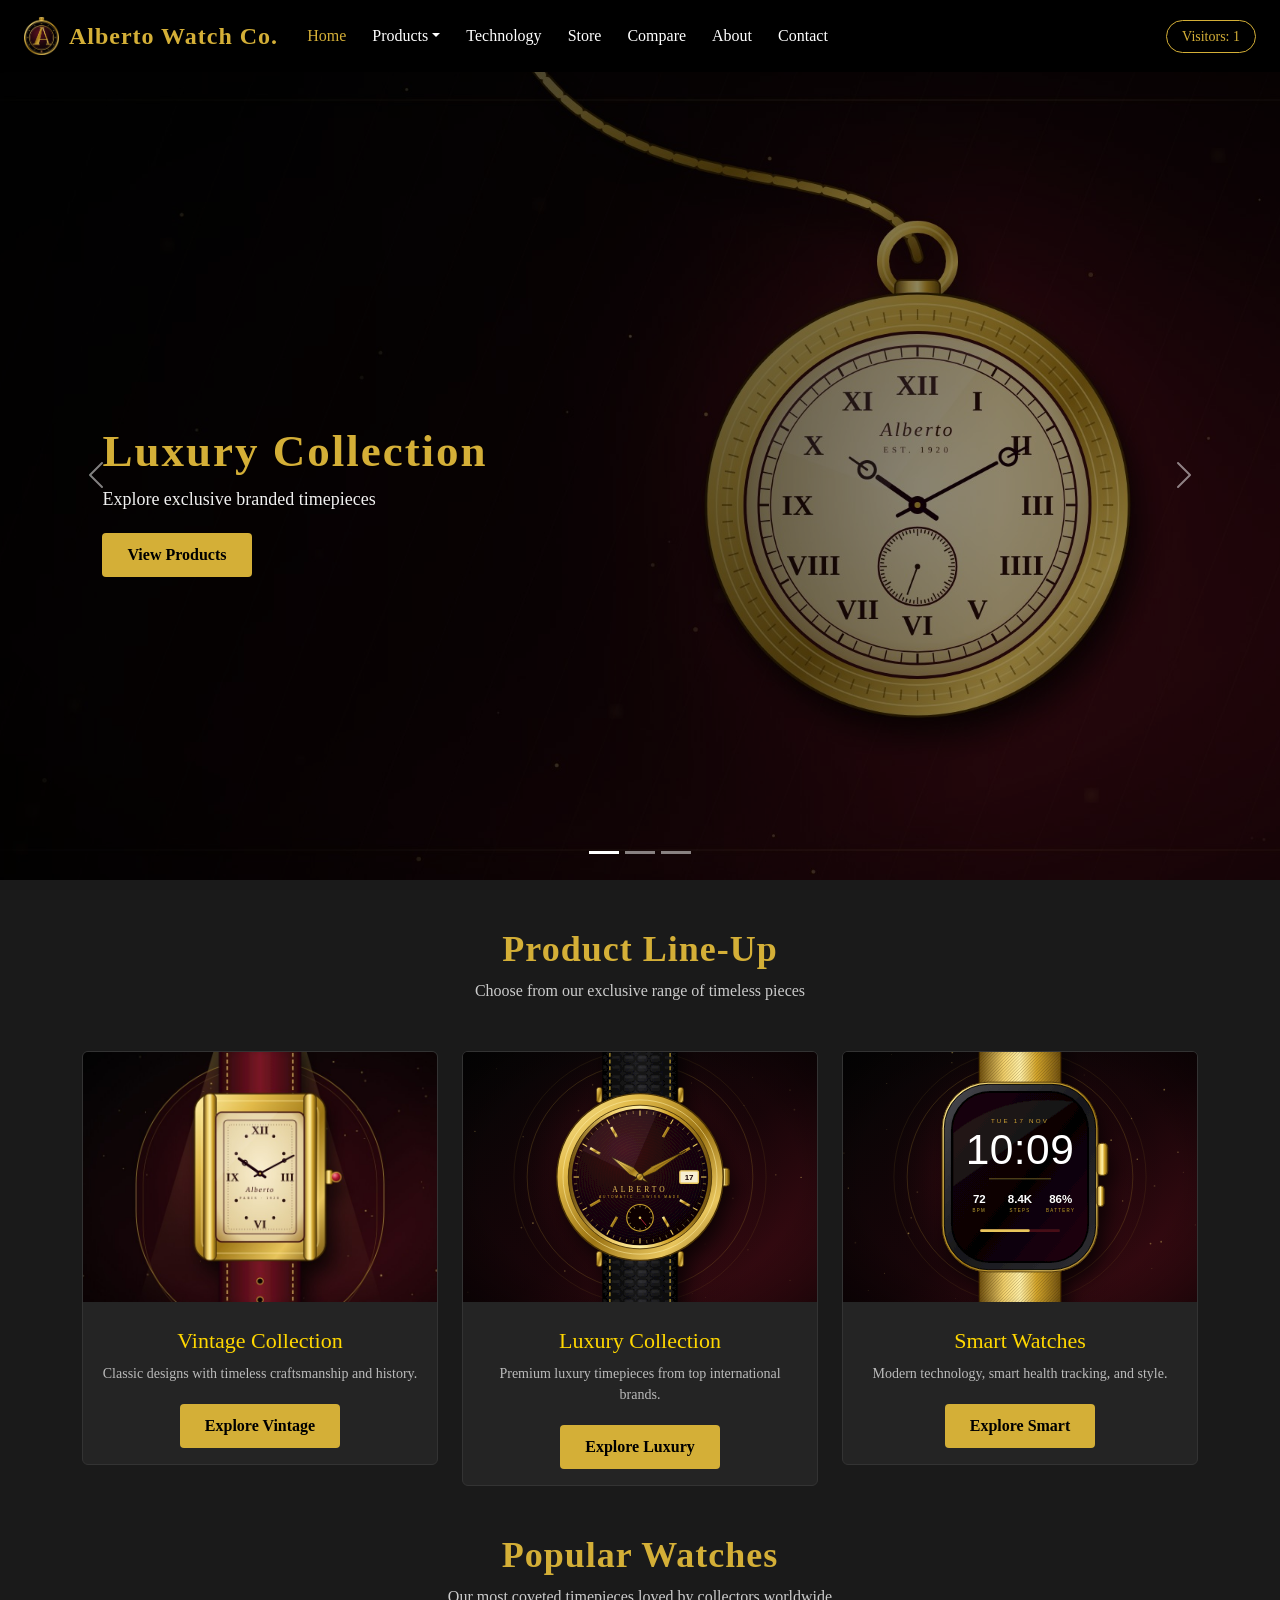
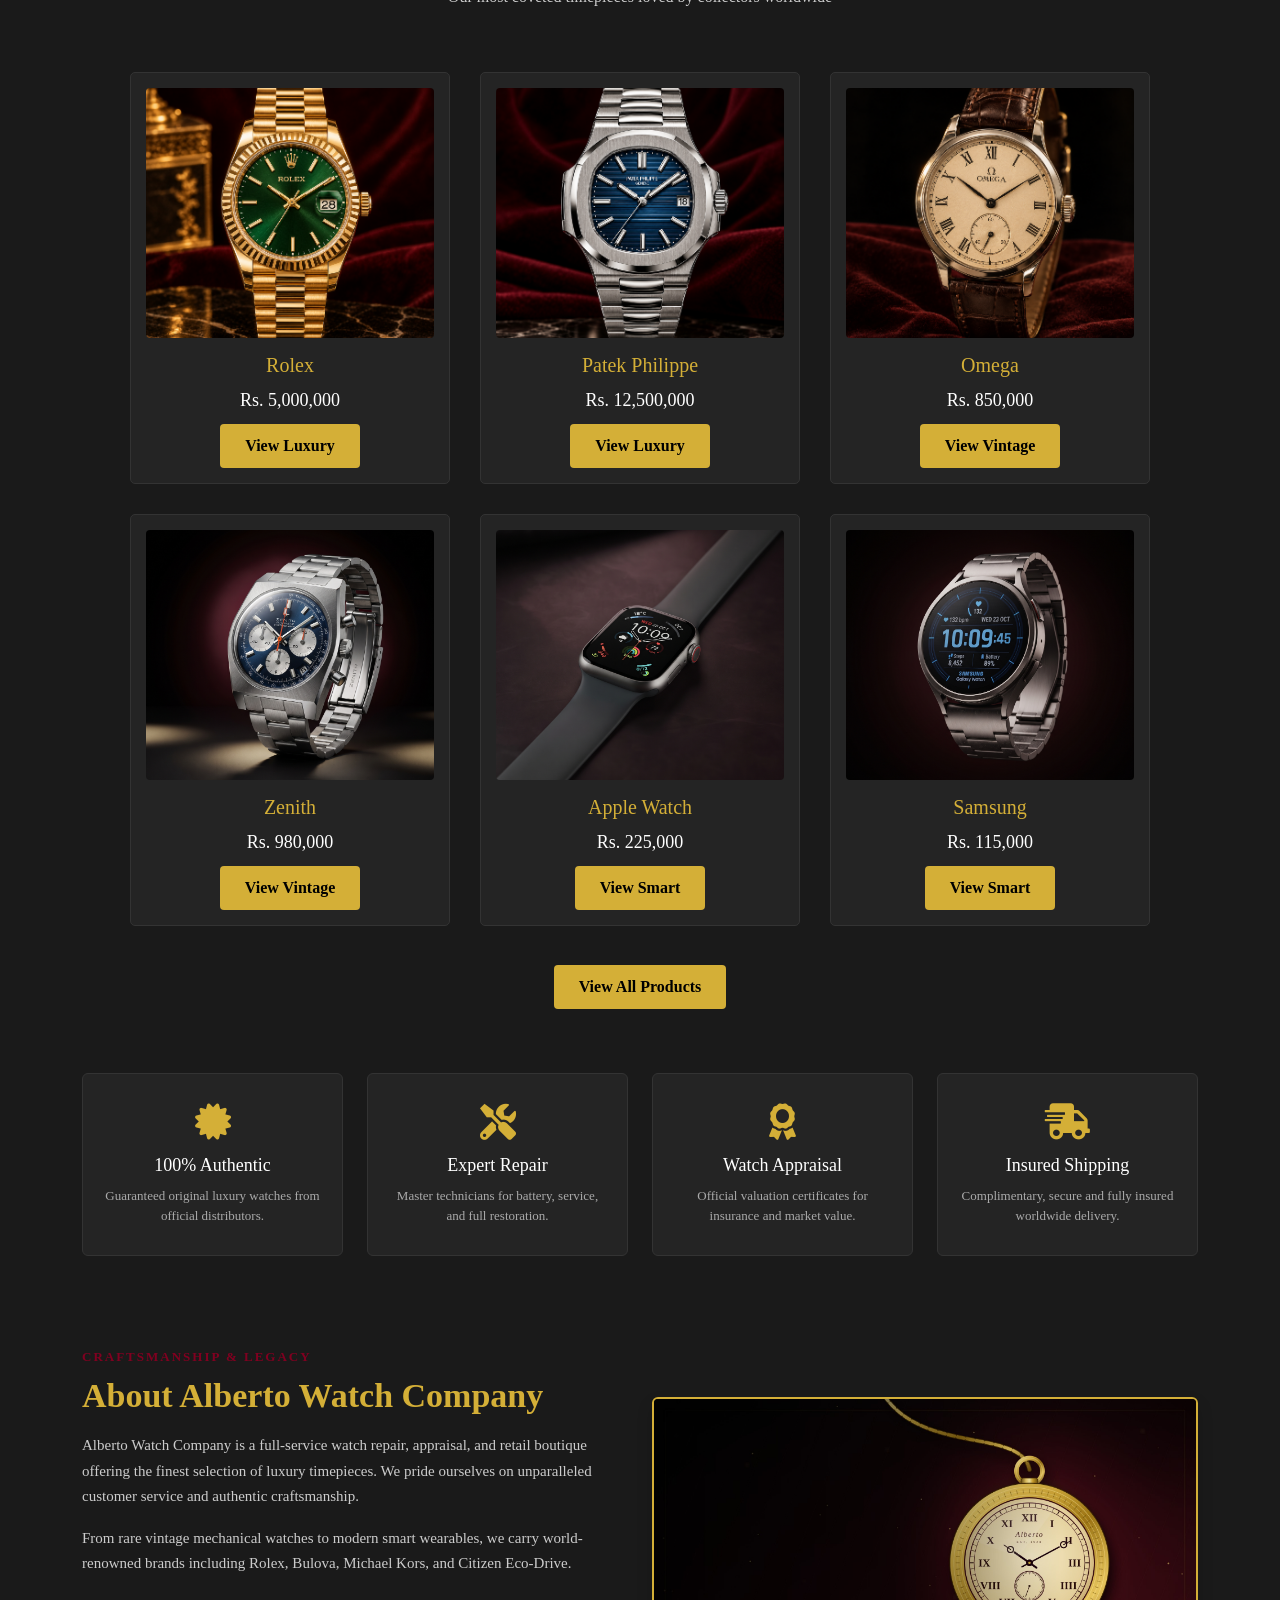
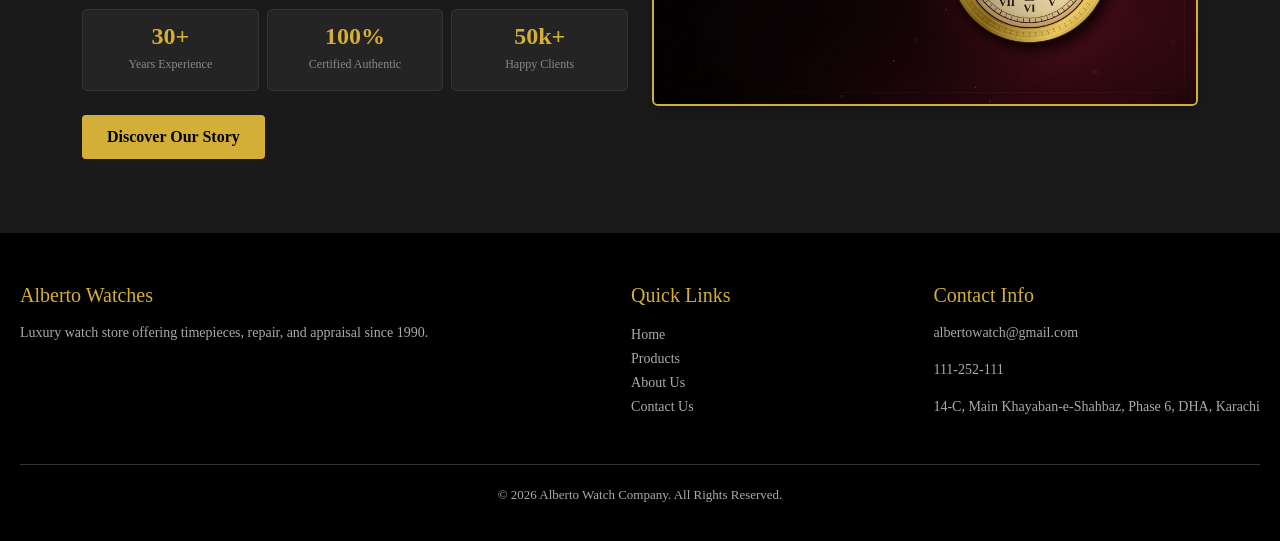
==== commit acaff512: "Add cropped brand logo to navbar across all pages" ====
--- a/Source Code/Assets/index.html
+++ b/Source Code/Assets/index.html
@@ -13,7 +13,7 @@
 <body>
         <nav class="navbar navbar-expand-lg navbar-dark fixed-top">
         <div class="container-fluid">
-            <a class="navbar-brand" href="index.html">Alberto Watch Co.</a>
+            <a class="navbar-brand" href="index.html"><img src="Images/logo.png" alt="Logo" class="logo"> Alberto Watch Co.</a>
             <button class="navbar-toggler" type="button" data-bs-toggle="collapse" data-bs-target="#navbarNav">
                 <span class="navbar-toggler-icon"></span>
             </button>
--- a/Source Code/style.css
+++ b/Source Code/style.css
@@ -21,6 +21,14 @@
     font-size: 24px;
     font-weight: bold;
     letter-spacing: 1px;
+    display: inline-flex;
+    align-items: center;
+}
+
+.logo {
+    height: 38px;
+    width: auto;
+    margin-right: 10px;
 }
 
 .navbar .nav-link {
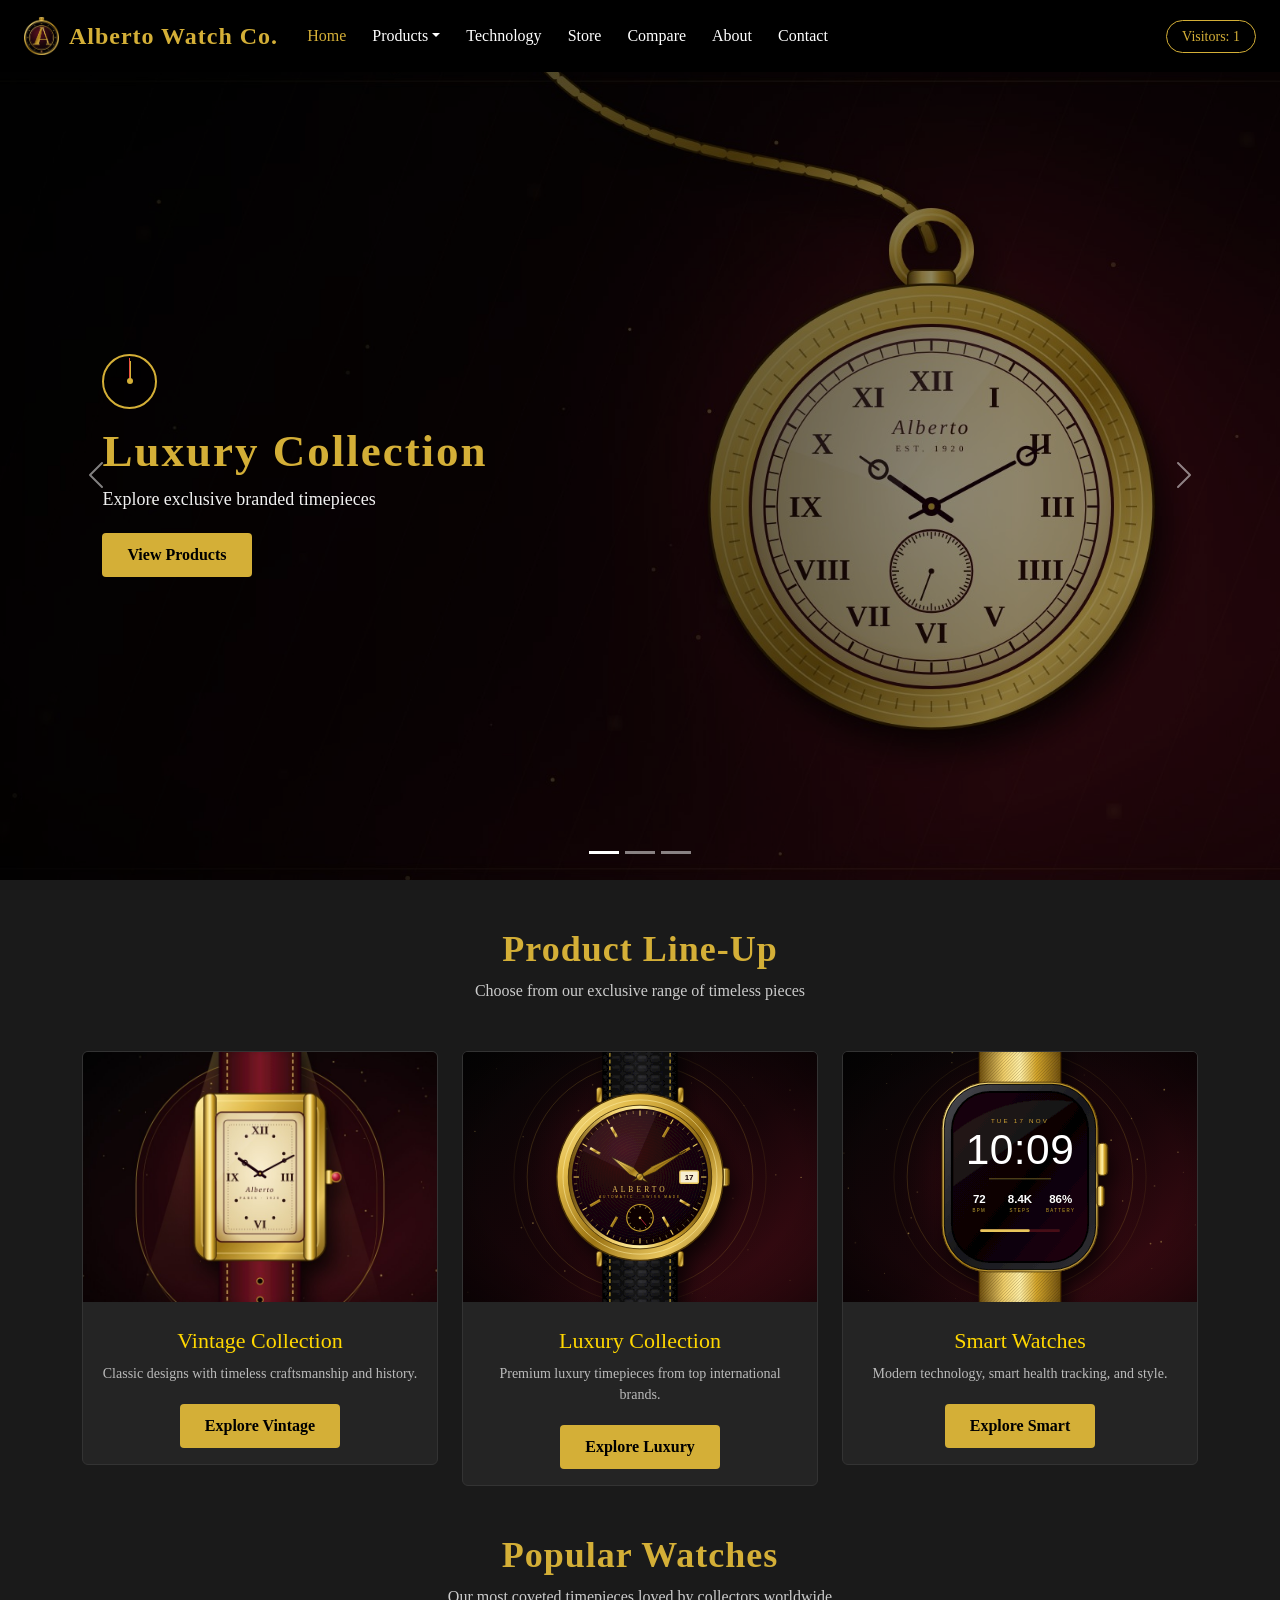
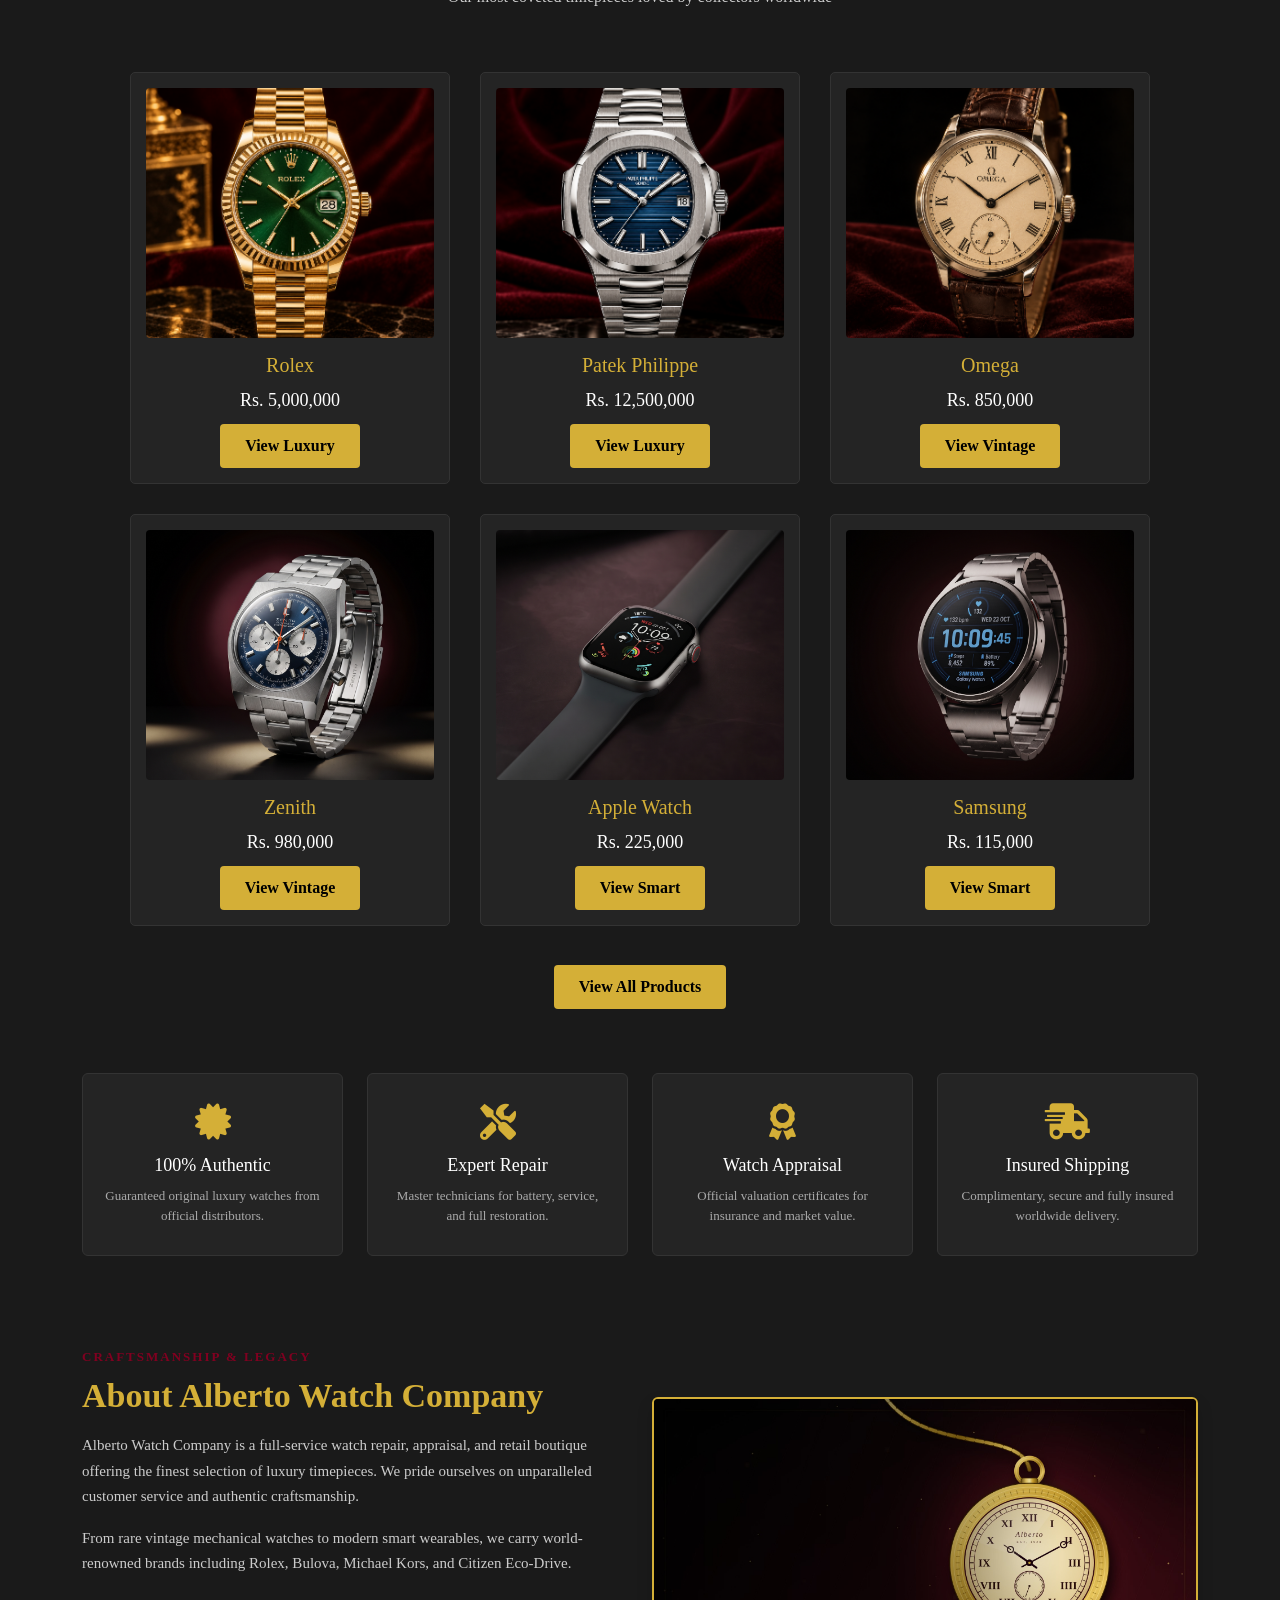
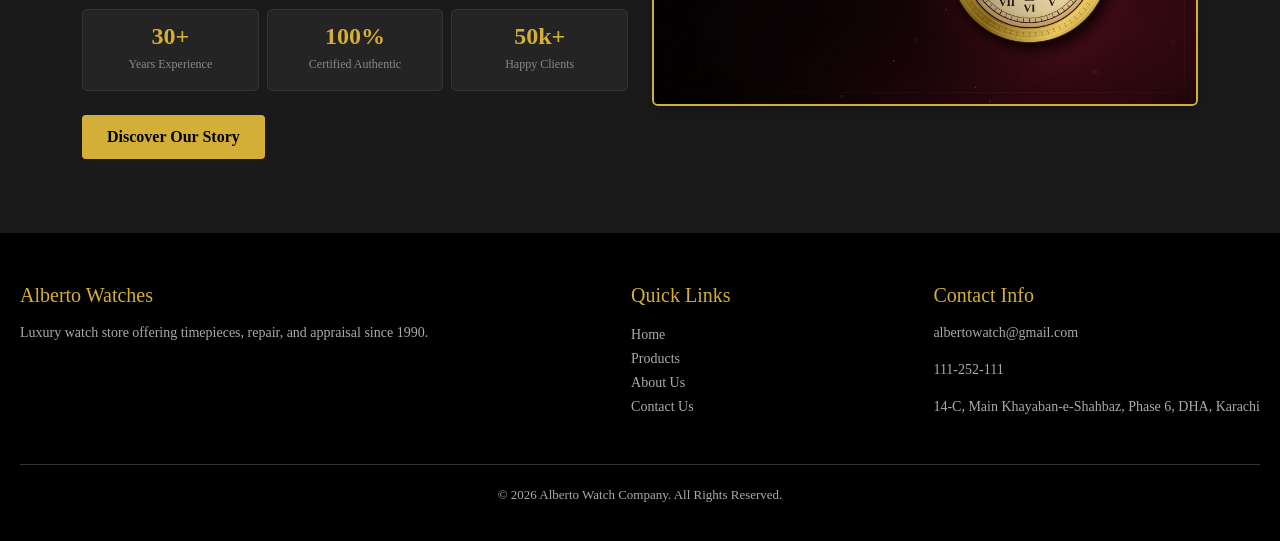
==== commit 142b2e36: "Add animated luxury watch dial with rotating needles to carousel" ====
--- a/Source Code/Assets/index.html
+++ b/Source Code/Assets/index.html
@@ -63,6 +63,11 @@
             <div class="carousel-item active">
                 <img src="Images/Image-01.jpg" class="d-block w-100" alt="Luxury Watches">
                 <div class="carousel-caption">
+                    <div class="dial">
+                        <div class="hand-h"></div>
+                        <div class="hand-m"></div>
+                        <div class="hand-s"></div>
+                    </div>
                     <h2>Luxury Collection</h2>
                     <p>Explore exclusive branded timepieces</p>
                     <a href="product.html" class="btn btn-gold">View Products</a>
@@ -72,15 +77,25 @@
             <div class="carousel-item">
                 <img src="Images/Image-02.jpg" class="d-block w-100" alt="Vintage Watches">
                 <div class="carousel-caption">
+                    <div class="dial">
+                        <div class="hand-h"></div>
+                        <div class="hand-m"></div>
+                        <div class="hand-s"></div>
+                    </div>
                     <h2>Classic Vintage</h2>
                     <p>Timeless beauty crafted with perfection</p>
-                    <a href="about.html" class="btn btn-gold">Explore Now</a>
+                    <a href="contact.html" class="btn btn-gold">Contact Us</a>
                 </div>
             </div>
 
             <div class="carousel-item">
                 <img src="Images/Image-03.jpg" class="d-block w-100" alt="Smart Watches">
                 <div class="carousel-caption">
+                    <div class="dial">
+                        <div class="hand-h"></div>
+                        <div class="hand-m"></div>
+                        <div class="hand-s"></div>
+                    </div>
                     <h2>Modern Smart Watches</h2>
                     <p>Innovative technology on your wrist</p>
                     <a href="technology.html" class="btn btn-gold">Discover More</a>
--- a/Source Code/style.css
+++ b/Source Code/style.css
@@ -69,12 +69,81 @@
 
 .carousel-item {
     height: 90vh;
+    overflow: hidden;
 }
 
 .carousel-item img {
     height: 100%;
     object-fit: cover;
     filter: brightness(0.6);
+    transition: transform 7s ease;
+}
+
+.carousel-item.active img {
+    transform: scale(1.05);
+}
+
+.dial {
+    width: 55px;
+    height: 55px;
+    border: 2px solid #D4AF37;
+    border-radius: 50%;
+    position: relative;
+    background: rgba(0, 0, 0, 0.5);
+    margin-bottom: 15px;
+}
+
+.dial::after {
+    content: '';
+    position: absolute;
+    top: 50%;
+    left: 50%;
+    width: 6px;
+    height: 6px;
+    background: #D4AF37;
+    border-radius: 50%;
+    transform: translate(-50%, -50%);
+    z-index: 5;
+}
+
+.hand-h, .hand-m, .hand-s {
+    position: absolute;
+    bottom: 50%;
+    left: 50%;
+    transform-origin: bottom center;
+}
+
+.hand-h {
+    width: 2px;
+    height: 15px;
+    background: #ffffff;
+    margin-left: -1px;
+    animation: rotateNeedle 12s linear infinite;
+}
+
+.hand-m {
+    width: 2px;
+    height: 20px;
+    background: #D4AF37;
+    margin-left: -1px;
+    animation: rotateNeedle 6s linear infinite;
+}
+
+.hand-s {
+    width: 1px;
+    height: 23px;
+    background: #e74c3c;
+    margin-left: -0.5px;
+    animation: rotateNeedle 2s linear infinite;
+}
+
+@keyframes rotateNeedle {
+    from {
+        transform: rotate(0deg);
+    }
+    to {
+        transform: rotate(360deg);
+    }
 }
 
 .carousel-caption {
@@ -435,8 +504,8 @@
 
 .head {
     text-align: center;
-    padding-top: 100px;
-    padding-bottom: 20px;
+    padding-top: 45px;
+    padding-bottom: 0px;
 }
 
 .head h1 {
@@ -553,6 +622,10 @@
     border-radius: 4px;
 }
 
+textarea.cinp {
+    resize: none;
+}
+
 .cinp:focus {
     background-color: #1a1a1a;
     border-color: #D4AF37;
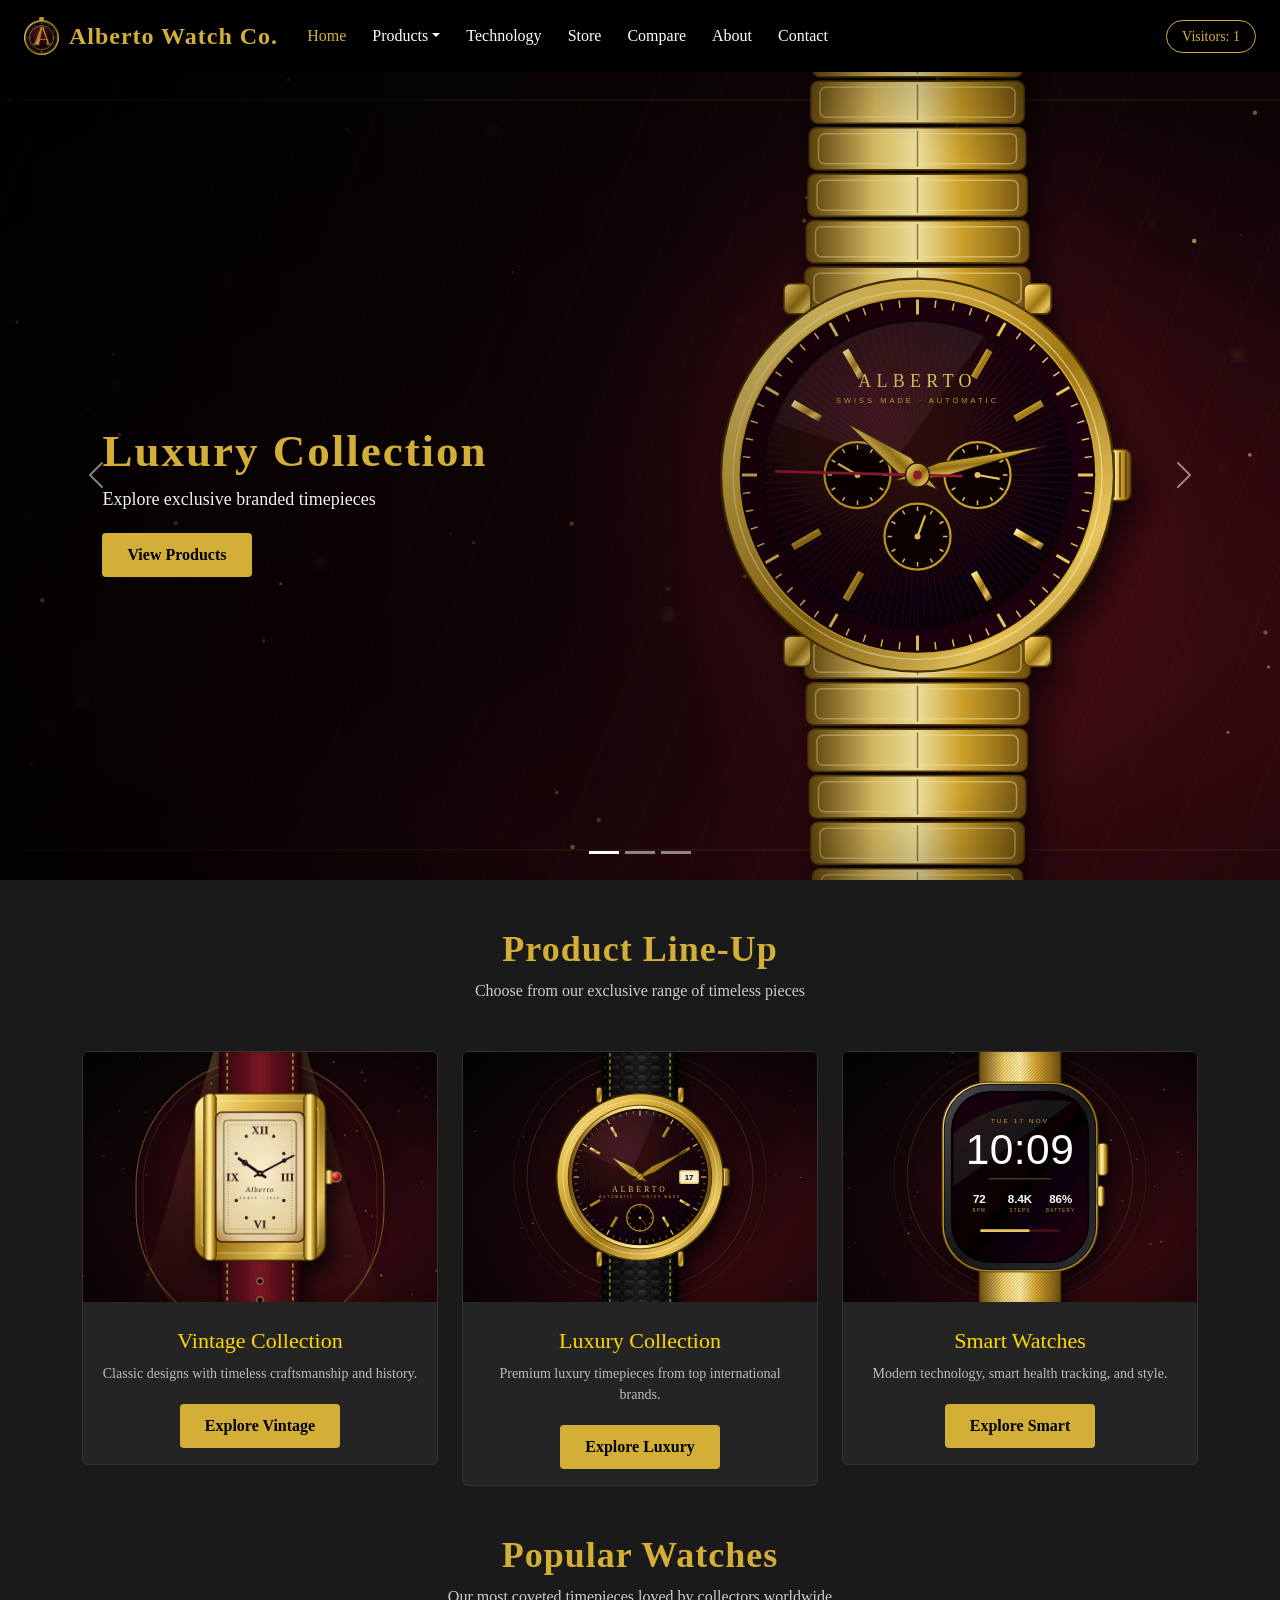
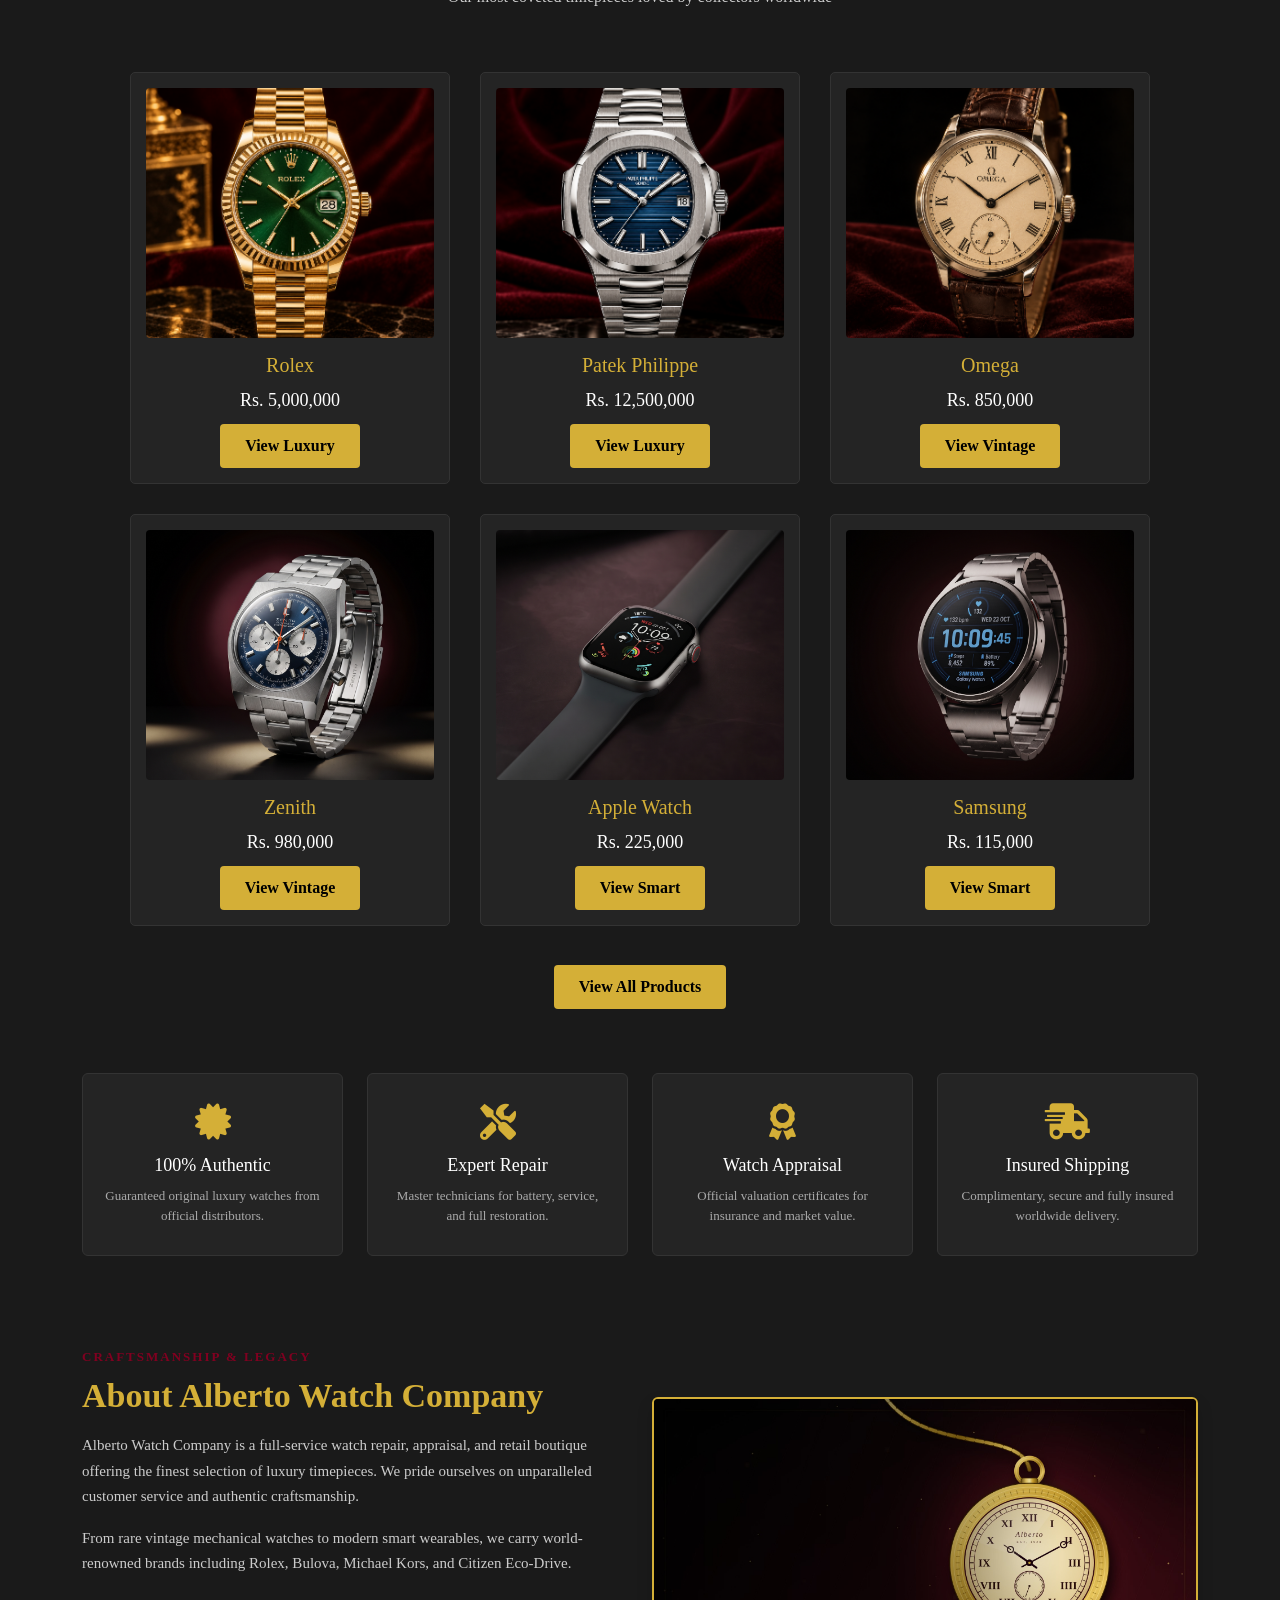
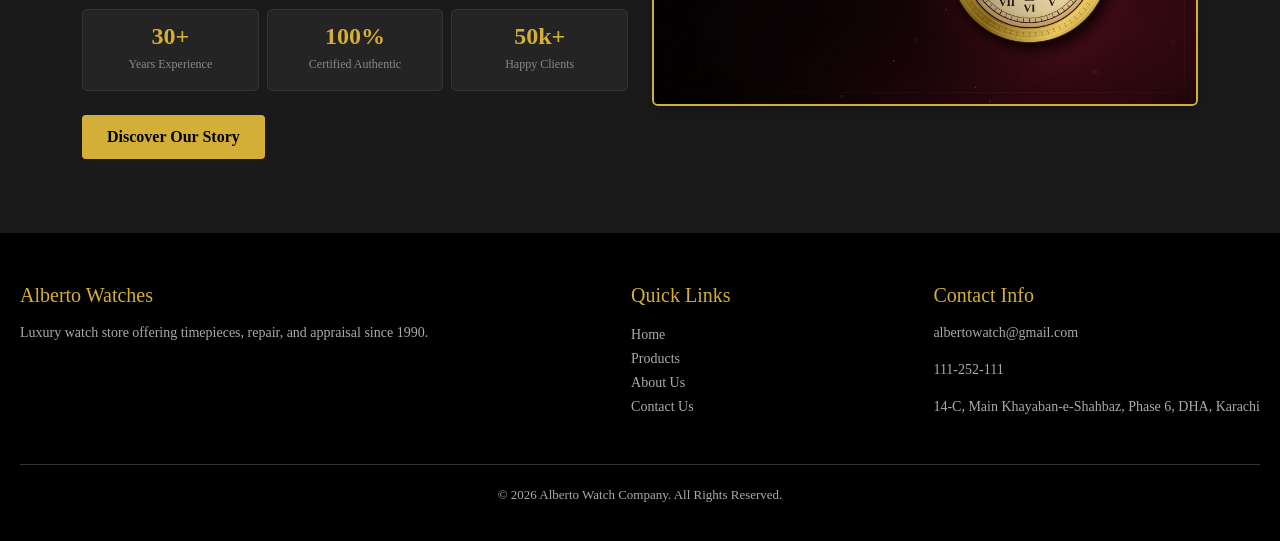
==== commit 9fb1c36b: "Replace carousel images with animated rotating watch SVGs" ====
--- a/Source Code/Assets/index.html
+++ b/Source Code/Assets/index.html
@@ -61,13 +61,8 @@
         
         <div class="carousel-inner">
             <div class="carousel-item active">
-                <img src="Images/Image-01.jpg" class="d-block w-100" alt="Luxury Watches">
+                <img src="Images/slide2-luxury.svg" class="d-block w-100" alt="Luxury Watches">
                 <div class="carousel-caption">
-                    <div class="dial">
-                        <div class="hand-h"></div>
-                        <div class="hand-m"></div>
-                        <div class="hand-s"></div>
-                    </div>
                     <h2>Luxury Collection</h2>
                     <p>Explore exclusive branded timepieces</p>
                     <a href="product.html" class="btn btn-gold">View Products</a>
@@ -75,13 +70,8 @@
             </div>
 
             <div class="carousel-item">
-                <img src="Images/Image-02.jpg" class="d-block w-100" alt="Vintage Watches">
+                <img src="Images/slide1-vintage.svg" class="d-block w-100" alt="Vintage Watches">
                 <div class="carousel-caption">
-                    <div class="dial">
-                        <div class="hand-h"></div>
-                        <div class="hand-m"></div>
-                        <div class="hand-s"></div>
-                    </div>
                     <h2>Classic Vintage</h2>
                     <p>Timeless beauty crafted with perfection</p>
                     <a href="contact.html" class="btn btn-gold">Contact Us</a>
@@ -89,13 +79,8 @@
             </div>
 
             <div class="carousel-item">
-                <img src="Images/Image-03.jpg" class="d-block w-100" alt="Smart Watches">
+                <img src="Images/slide3-smart.svg" class="d-block w-100" alt="Smart Watches">
                 <div class="carousel-caption">
-                    <div class="dial">
-                        <div class="hand-h"></div>
-                        <div class="hand-m"></div>
-                        <div class="hand-s"></div>
-                    </div>
                     <h2>Modern Smart Watches</h2>
                     <p>Innovative technology on your wrist</p>
                     <a href="technology.html" class="btn btn-gold">Discover More</a>
--- a/Source Code/style.css
+++ b/Source Code/style.css
@@ -75,75 +75,6 @@
 .carousel-item img {
     height: 100%;
     object-fit: cover;
-    filter: brightness(0.6);
-    transition: transform 7s ease;
-}
-
-.carousel-item.active img {
-    transform: scale(1.05);
-}
-
-.dial {
-    width: 55px;
-    height: 55px;
-    border: 2px solid #D4AF37;
-    border-radius: 50%;
-    position: relative;
-    background: rgba(0, 0, 0, 0.5);
-    margin-bottom: 15px;
-}
-
-.dial::after {
-    content: '';
-    position: absolute;
-    top: 50%;
-    left: 50%;
-    width: 6px;
-    height: 6px;
-    background: #D4AF37;
-    border-radius: 50%;
-    transform: translate(-50%, -50%);
-    z-index: 5;
-}
-
-.hand-h, .hand-m, .hand-s {
-    position: absolute;
-    bottom: 50%;
-    left: 50%;
-    transform-origin: bottom center;
-}
-
-.hand-h {
-    width: 2px;
-    height: 15px;
-    background: #ffffff;
-    margin-left: -1px;
-    animation: rotateNeedle 12s linear infinite;
-}
-
-.hand-m {
-    width: 2px;
-    height: 20px;
-    background: #D4AF37;
-    margin-left: -1px;
-    animation: rotateNeedle 6s linear infinite;
-}
-
-.hand-s {
-    width: 1px;
-    height: 23px;
-    background: #e74c3c;
-    margin-left: -0.5px;
-    animation: rotateNeedle 2s linear infinite;
-}
-
-@keyframes rotateNeedle {
-    from {
-        transform: rotate(0deg);
-    }
-    to {
-        transform: rotate(360deg);
-    }
 }
 
 .carousel-caption {
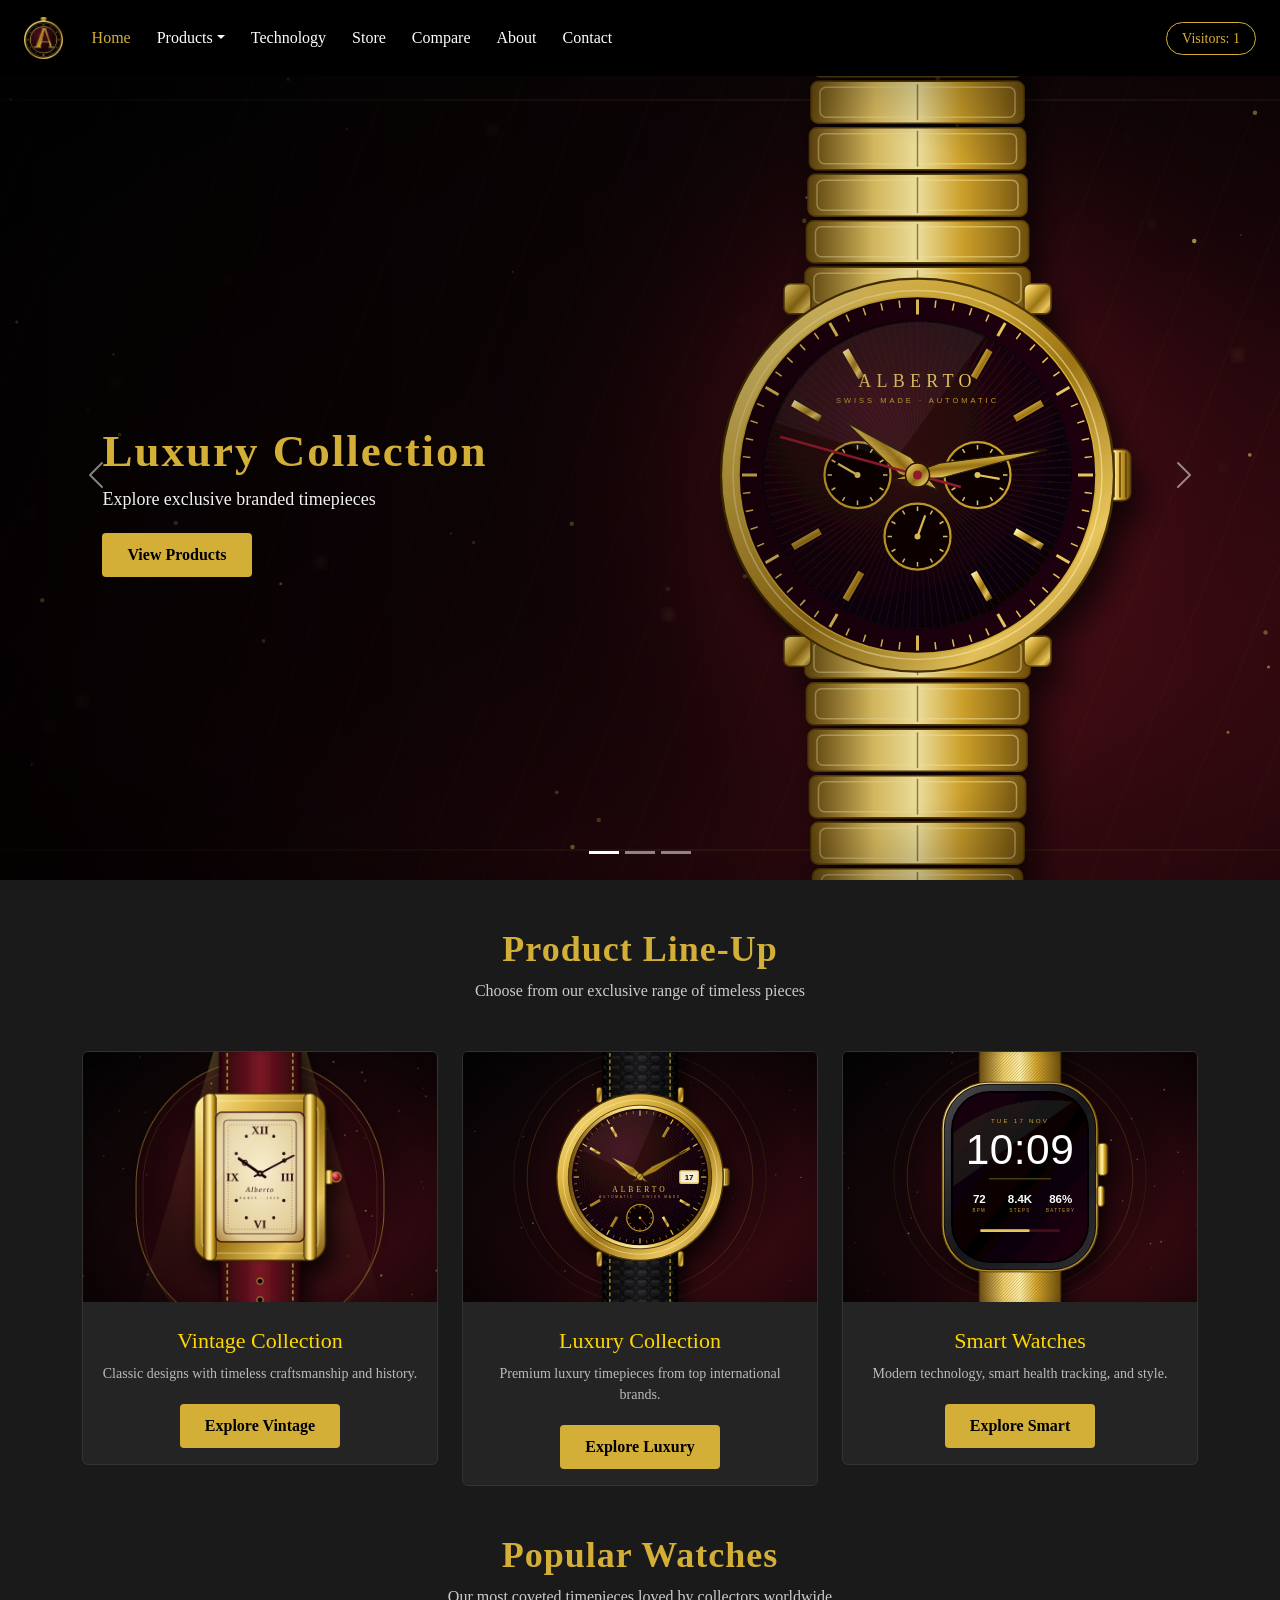
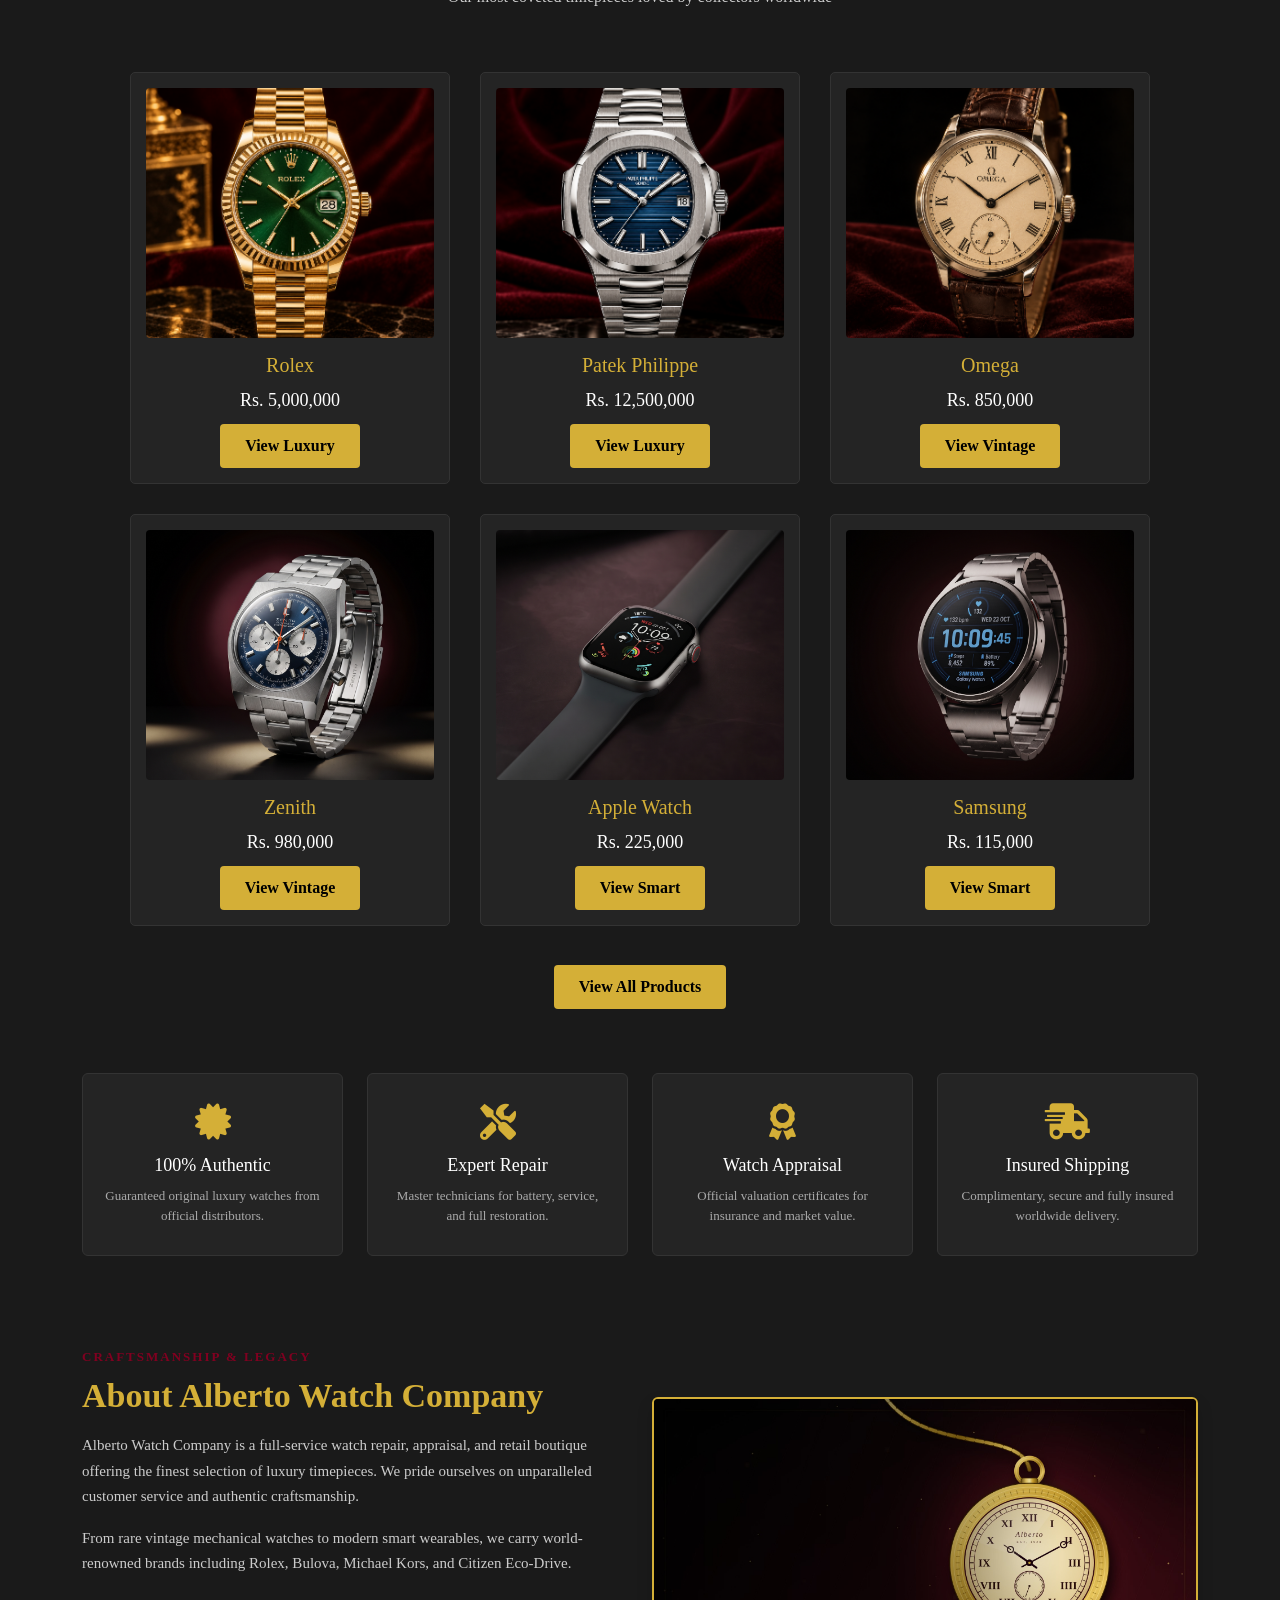
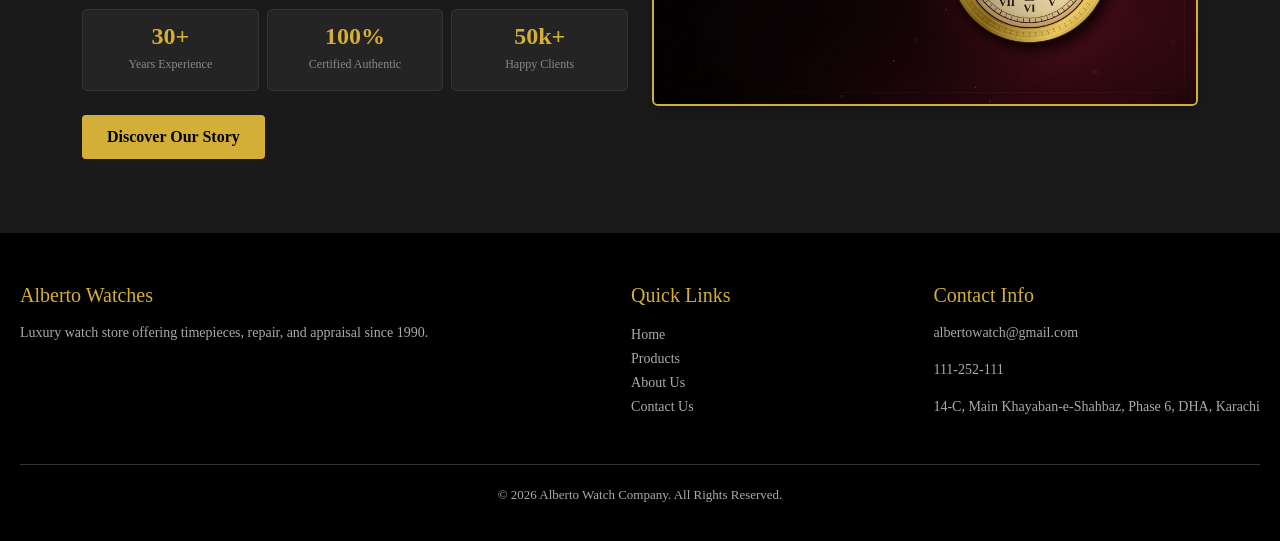
==== commit a73ec86d: "Keep only brand logo in navbar, remove text across all pages" ====
--- a/Source Code/Assets/index.html
+++ b/Source Code/Assets/index.html
@@ -13,7 +13,7 @@
 <body>
         <nav class="navbar navbar-expand-lg navbar-dark fixed-top">
         <div class="container-fluid">
-            <a class="navbar-brand" href="index.html"><img src="Images/logo.png" alt="Logo" class="logo"> Alberto Watch Co.</a>
+            <a class="navbar-brand" href="index.html"><img src="Images/logo.png" alt="Logo" class="logo"></a>
             <button class="navbar-toggler" type="button" data-bs-toggle="collapse" data-bs-target="#navbarNav">
                 <span class="navbar-toggler-icon"></span>
             </button>
--- a/Source Code/style.css
+++ b/Source Code/style.css
@@ -26,9 +26,8 @@
 }
 
 .logo {
-    height: 38px;
+    height: 42px;
     width: auto;
-    margin-right: 10px;
 }
 
 .navbar .nav-link {
